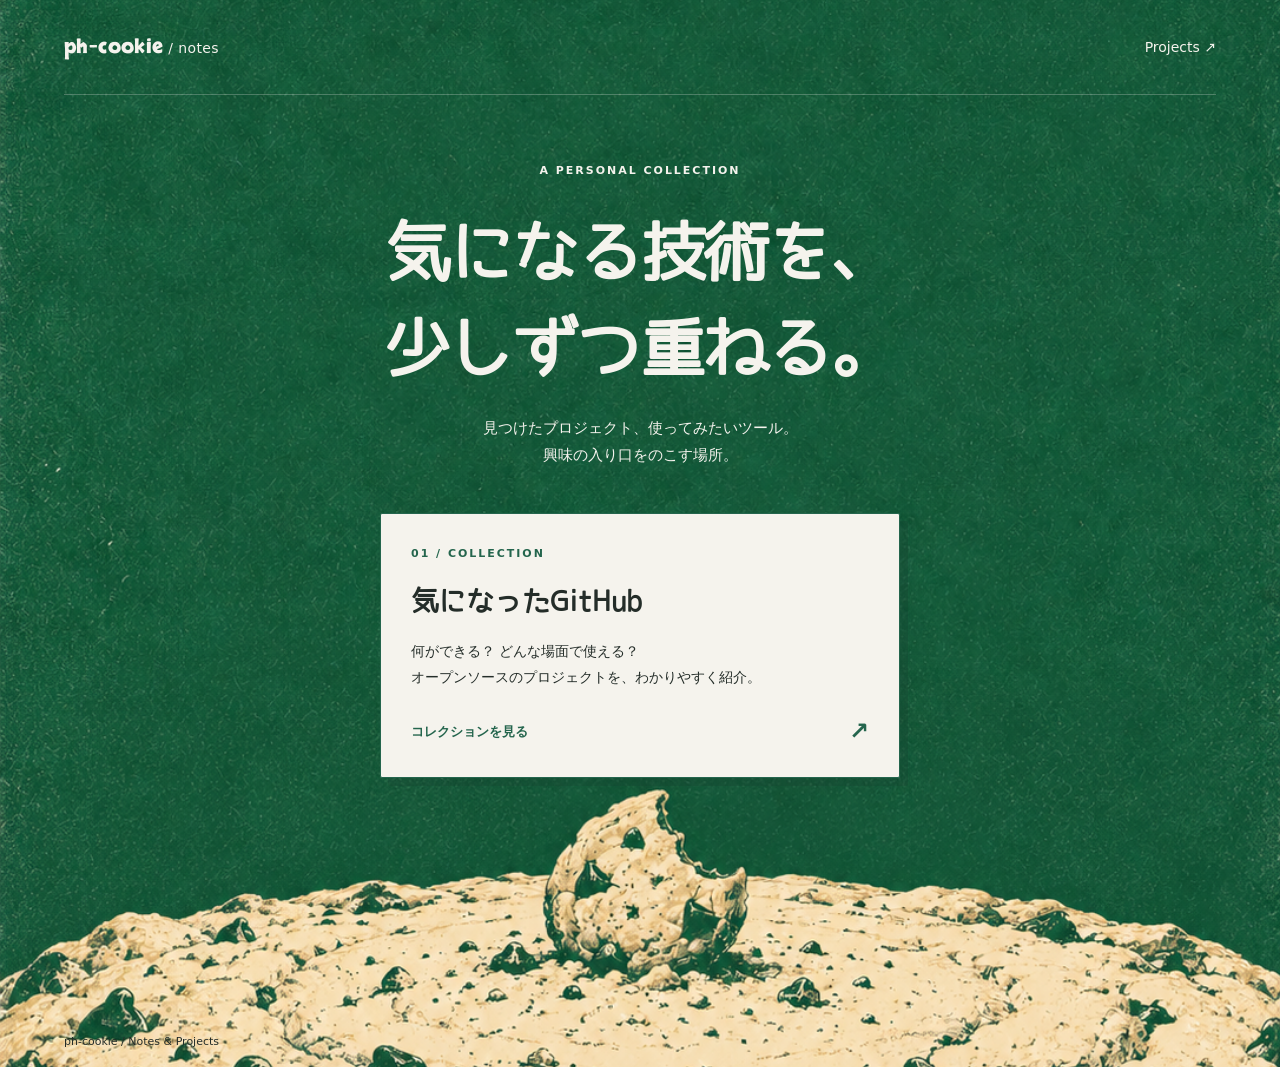
==== index.html @ d38c9a55 "Reflect source Update index.html wording" ====
<!doctype html>
<html lang="ja"><head><meta charset="utf-8"><meta name="viewport" content="width=device-width,initial-scale=1"><meta name="description" content="気になったオープンソースのプロジェクトを、わかりやすい日本語で紹介する個人ノート。"><title>ph-cookie — Notes & Projects</title><link rel="stylesheet" href="assets/style.css?v=3eb653307e44"><link rel="stylesheet" href="assets/home.css?v=18086618e4eb"></head>
<body class="cookie-home"><header class="header"><a class="brand" href="./">ph-cookie<span> / notes</span></a><a href="projects/">Projects ↗</a></header><main class="home"><p class="eyebrow">A PERSONAL COLLECTION</p><h1>気になる技術を、<br>少しずつ重ねる。</h1><p class="lead">見つけたプロジェクト、使ってみたいツール。<br>興味の入り口をのこす場所。</p><a class="collection" href="projects/"><span class="eyebrow">01 / COLLECTION</span><h2>気になったGitHub</h2><p>何ができる？ どんな場面で使える？<br>オープンソースのプロジェクトを、わかりやすく紹介。</p><span class="go">コレクションを見る <b>↗</b></span></a></main><footer><span>ph-cookie / Notes & Projects</span></footer></body></html>
---- assets/style.css ----
html,body{overscroll-behavior-y:none}
:root{--paper:#f5f3ed;--ink:#242d29;--muted:#68736d;--line:#d5dbd3;--green:#24654d}*{box-sizing:border-box}body{margin:0;background:var(--paper);color:var(--ink);font-family:system-ui,-apple-system,"Hiragino Kaku Gothic ProN","Noto Sans JP",sans-serif;line-height:1.8}a{color:inherit;text-decoration:none}a:focus-visible,input:focus-visible,select:focus-visible,summary:focus-visible{outline:3px solid var(--green);outline-offset:5px}.header{max-width:1160px;margin:auto;padding:30px 36px;display:flex;justify-content:space-between;align-items:center;border-bottom:1px solid var(--line);font-size:14px}.brand{font-weight:750;letter-spacing:.03em}.brand span{font-weight:400;color:var(--muted)}main{max-width:1160px;margin:auto;padding:68px 36px 100px;min-height:70vh}.eyebrow{font-size:11px;letter-spacing:.18em;color:var(--green);font-weight:700;margin:0 0 22px}h1{font-size:clamp(28px,5vw,52px);letter-spacing:-.04em;line-height:1.5;margin:0 0 20px}.accent{color:var(--green)}.lead{font-size:15px;color:var(--muted);margin:0 0 44px}.toolbar{display:grid;grid-template-columns:1fr 180px 200px;gap:16px;border-top:1px solid var(--line);padding-top:28px}.toolbar label{display:block;font-size:11px;font-weight:600;color:var(--muted);margin-bottom:8px}input,select{width:100%;height:46px;font:inherit;font-size:14px;border:1px solid var(--line);border-radius:6px;padding:0 12px;color:var(--ink);background:#fffefa}.count{font-size:12px;color:var(--muted);margin:26px 0 20px}.grid{display:grid;grid-template-columns:repeat(2,minmax(0,1fr));gap:22px}.card{border:1px solid var(--line);border-radius:10px;padding:28px;background:#fffefa;display:flex;flex-direction:column}.card .category{color:var(--green);font-size:11px;font-weight:700;letter-spacing:.05em}.card h2{font-size:23px;line-height:1.5;margin:14px 0 3px;overflow-wrap:anywhere}.repo{font-size:11px;color:var(--muted);overflow-wrap:anywhere}.summary{font-weight:650;font-size:15px;margin:22px 0 10px}.description{font-size:14px;color:var(--muted);white-space:pre-line;margin:0 0 24px}.card-bottom{margin-top:auto;border-top:1px solid var(--line);padding-top:16px;display:flex;gap:14px;align-items:center;justify-content:space-between}.external{font-size:12px;font-weight:650;color:var(--green)}.date{font-size:10px;color:var(--muted)}details{margin-top:18px;font-size:12px;color:var(--muted)}summary{cursor:pointer}details a{text-decoration:underline;overflow-wrap:anywhere}.empty{text-align:center;padding:64px 22px;border:1px dashed var(--line);border-radius:10px}.empty[hidden]{display:none}.empty-icon{display:block;font-size:36px;font-weight:300;color:var(--green)}.empty h2{font-size:20px}.empty p{color:var(--muted);font-size:14px}footer{max-width:1160px;margin:auto;border-top:1px solid var(--line);padding:25px 36px 40px;font-size:11px;color:var(--muted)}.home h1{font-size:clamp(36px,6vw,64px)}.collection{display:block;max-width:640px;border-top:2px solid var(--green);background:#fffefa;padding:30px 32px;margin-top:60px;transition:background .15s}.collection:hover{background:#eaf0e8}.collection h2{font-size:27px;margin:14px 0}.collection p{font-size:14px;color:var(--muted)}.go{display:flex;justify-content:space-between;align-items:center;font-size:13px;font-weight:650;margin-top:32px;color:var(--green)}.go b{font-size:24px}@media(max-width:700px){.header{padding:22px 20px}main{padding:44px 20px 70px}.toolbar{grid-template-columns:1fr 1fr;gap:14px}.toolbar>div:first-child{grid-column:1/-1}.grid{grid-template-columns:1fr}.card{padding:23px}footer{padding:24px 20px}.collection{padding:25px 22px;margin-top:40px}.card-bottom{flex-wrap:wrap}}

/* Compact project list with native, keyboard-accessible disclosure. */
.project-list{border-top:1px solid var(--line)}
.project-item{margin:0;border-bottom:1px solid var(--line);color:var(--ink);font-size:inherit}
.project-heading{display:flex;align-items:center;gap:24px;padding:22px 8px;list-style:none;text-decoration:none;transition:background .15s}
.project-heading::-webkit-details-marker{display:none}
.project-heading:hover{background:#eaf0e8}
.project-overview{flex:1;min-width:0}
.project-overview .category{color:var(--green);font-size:11px;font-weight:700}
.project-overview h2{font-size:20px;line-height:1.5;margin:4px 0;overflow-wrap:anywhere}
.project-overview .summary{font-size:14px;font-weight:500;color:var(--ink);margin:6px 0 0;line-height:1.7}
.project-toggle{flex:none;width:24px;height:24px;display:grid;place-items:center;color:var(--green);font-size:22px}
.project-toggle::before{content:"＋"}
.project-item[open]>.project-heading .project-toggle::before{content:"−"}
.project-item[open]>.project-heading{background:#eaf0e8}
.project-body{padding:20px 24px 26px;background:#fffefa;border-top:1px solid var(--line)}
.project-body .description{margin:8px 0 22px;line-height:1.9}
.project-body .card-bottom{margin-top:0}
@media(max-width:700px){.project-heading{padding:18px 0;gap:12px}.project-overview h2{font-size:18px}.project-body{padding:18px 16px 22px}.project-body .card-bottom{flex-wrap:wrap}}

.toolbar{grid-template-columns:minmax(0,1fr) 150px 180px auto;align-items:end}
.view-switch{display:flex;align-items:center;gap:4px;height:46px;color:var(--muted)}
.view-switch button{display:grid;place-items:center;width:36px;height:36px;padding:0;border:0;border-radius:5px;background:transparent;color:var(--muted);cursor:pointer}
.view-switch button:hover{background:#eaf0e8;color:var(--ink)}
.view-switch button[aria-pressed="true"]{background:#dfe9df;color:var(--green)}
.view-switch button:focus-visible{outline:3px solid var(--green);outline-offset:3px}
.project-body .description{max-width:42em;color:var(--ink);white-space:normal;overflow-wrap:anywhere;font-size:15px;line-height:1.95}
.description p{margin:0 0 1.1em}
.description p:last-child{margin-bottom:0}
.project-list.tile-view{display:grid;grid-template-columns:repeat(3,minmax(0,1fr));gap:18px;border-top:0;align-items:start}
.tile-view .project-item{border:1px solid var(--line);border-radius:8px;background:#fffefa;overflow:hidden}
.tile-view .project-heading{padding:20px 18px;gap:8px;align-items:start}
.tile-view .project-overview h2{font-size:18px}
.tile-view .project-overview .summary{font-size:13px}
.tile-view .project-toggle{margin-top:22px}
.tile-view .project-body{padding:18px}
.tile-view .card-bottom{flex-wrap:wrap}
@media(max-width:900px){.toolbar{grid-template-columns:minmax(0,1fr) 130px 160px auto}.project-list.tile-view{grid-template-columns:repeat(2,minmax(0,1fr))}}
@media(max-width:700px){.toolbar{grid-template-columns:minmax(0,1fr) minmax(0,1fr);gap:12px}.toolbar>div:first-child{grid-column:1/-1}.view-switch{grid-column:1/-1;justify-self:end;height:36px}.project-list.tile-view{grid-template-columns:1fr}.project-body .description{font-size:14px}}

/* Tile details appear in a centered modal; the list keeps inline disclosure. */
.tile-view .project-toggle{display:none}
.tile-view .project-item>.project-body{display:none}
body.dialog-open{overflow:hidden}
.project-dialog{width:min(720px,calc(100vw - 40px));max-height:min(780px,calc(100dvh - 48px));margin:auto;padding:0;border:1px solid var(--line);border-radius:12px;background:#fffefa;color:var(--ink);box-shadow:0 24px 80px #10241d33;overflow:hidden}
.project-dialog[open]{display:flex;flex-direction:column}
.project-dialog::backdrop{background:rgb(28 42 35 / 32%)}
.dialog-header{display:flex;align-items:start;justify-content:space-between;gap:20px;padding:24px 28px 20px;border-bottom:1px solid var(--line);flex:none}
.dialog-header h2{font-size:23px;line-height:1.5;margin:0;overflow-wrap:anywhere}
.dialog-close{flex:none;width:32px;height:32px;border:0;background:transparent;color:var(--ink);font:inherit;font-size:28px;line-height:1;cursor:pointer}
.dialog-close:hover{background:#eaf0e8}
.dialog-close:focus-visible{outline:3px solid var(--green);outline-offset:2px}
.dialog-content{overflow:auto;scrollbar-gutter:stable;padding:24px 28px;min-height:0;overscroll-behavior:none}
.dialog-content>.category{color:var(--green);font-size:11px;font-weight:700}
.dialog-intro{font-size:14px;font-weight:600;margin:8px 0 22px}
.dialog-content .project-body{border:0;padding:0}
@media(max-width:700px){.project-dialog{width:calc(100vw - 28px);max-height:calc(100dvh - 28px)}.dialog-header{padding:18px;gap:12px}.dialog-header h2{font-size:18px}.dialog-content{padding:18px}}
.environment-table{width:100%;margin:0 0 1.1em;border-collapse:collapse;background:#f7f7f5;font-size:13px;line-height:1.5}
.environment-table th,.environment-table td{padding:5px 12px;border:1px solid #e7e9e4;text-align:left;vertical-align:top;overflow-wrap:anywhere}
.environment-table th{width:28%;background:#f0f2ed;font-weight:600}
@media(max-width:700px){.environment-table th,.environment-table td{padding:5px 9px}.environment-table th{width:30%}}
.environment-block{margin-top:20px}
.description .environment-label{margin:0 0 3px;font-size:12px;font-weight:600;line-height:1.4}
.environment-block .environment-table{margin-bottom:0}
.project-meta{display:flex;align-items:center;justify-content:space-between;gap:8px}
.project-stars{flex:none;white-space:nowrap;font-size:12px;line-height:1.8;font-weight:500;color:var(--muted);font-variant-numeric:tabular-nums}
---- assets/home.css ----
@font-face{font-family:"CookieTitle";src:url("fonts/YasashisaGothic.ttf") format("truetype");font-style:normal;font-weight:400;font-display:swap}
@font-face{font-family:"CookieLogo";src:url("fonts/Skranji-Bold.ttf") format("truetype");font-style:normal;font-weight:700;font-display:swap}
/* One continuous portrait illustration, vertical:horizontal 4:3; no stitched or mirrored strips. */
.cookie-home{--cookie-top:790px;--art-width:max(100vw,1280px,calc((100svh - var(--cookie-top)) * 2.45));position:relative;min-height:100svh;background-color:transparent;background-image:url("cookie-portrait.png");background-size:var(--art-width) auto;background-position:center calc(var(--cookie-top) - var(--art-width) * .915);background-repeat:no-repeat}
.cookie-home::before,.cookie-home::after{content:none}
.cookie-home .header{max-width:none;margin:0 5vw;padding-left:0;padding-right:0;border-color:#f5f3ed40;color:var(--paper)}
.cookie-home .brand{font-family:"CookieLogo",system-ui,sans-serif;font-weight:700;font-size:19px;letter-spacing:.02em}
.cookie-home .brand span{font:400 14px system-ui,sans-serif;color:var(--paper)}
.cookie-home .home{position:relative;max-width:1160px;padding:66px 36px 245px;text-align:center;min-height:0}
.cookie-home .home>.eyebrow,.cookie-home .home>h1,.cookie-home .home>.lead{color:var(--paper)}
.cookie-home .home>.lead{margin-bottom:0}
.cookie-home .home>h1{font-family:inherit;font-weight:750;letter-spacing:-.04em}
.cookie-home .collection{position:relative;width:min(100%,520px);margin:44px auto 0;text-align:left;padding:24px 30px;border:1px solid #24654d;border-radius:2px;background:var(--paper);box-shadow:8px 8px 0 #163d2f40;transition:none}
.cookie-home .collection:hover{background:var(--paper)}
.cookie-home .collection .eyebrow{margin:0}
.cookie-home .collection h2{font-family:inherit;font-weight:700;margin:10px 0}
.cookie-home .collection p{color:var(--ink)}
.cookie-home .go{margin-top:20px}
.cookie-home footer{position:relative;max-width:none;margin:0 5vw;padding:10px 0 16px;border-top:0;color:var(--ink);background:none;line-height:1.6}
.cookie-home footer>span{padding:0;background:none;border:0}
@media(max-width:700px){.cookie-home{--cookie-top:700px;min-height:100svh}.cookie-home .header{margin:0 20px}.cookie-home .home{padding:46px 20px 235px}.cookie-home .collection{padding:22px;margin-top:32px}.cookie-home footer{margin:0 20px}}

/* Footer follows the bottom of a taller viewport; content still scrolls on short screens. */
.cookie-home{display:flex;flex-direction:column}
.cookie-home .header{flex:none}
.cookie-home .home{flex:1;width:100%}
.cookie-home footer{flex:none}
.cookie-home .home>h1{font-family:"CookieTitle",system-ui,sans-serif;font-weight:400;letter-spacing:-.025em}
.cookie-home .collection h2{font-family:"CookieTitle",system-ui,sans-serif;font-weight:400}

/* Restore heading hierarchy with the Japanese display face. */
.cookie-home .home>h1{font-weight:700;font-synthesis:weight}
.cookie-home .collection h2{font-weight:700;font-synthesis:weight}

/* Scale the secondary collection card with the hero on narrow screens. */
@media(max-width:700px){
 .cookie-home .collection{width:min(100%,400px);padding:18px 20px;margin-top:28px;box-shadow:5px 5px 0 #163d2f40}
 .cookie-home .collection .eyebrow{font-size:10px;letter-spacing:.14em}
 .cookie-home .collection h2{font-size:clamp(20px,4.2vw,25px);line-height:1.5;margin:8px 0}
 .cookie-home .collection p{font-size:12px;line-height:1.7;margin:8px 0}
 .cookie-home .collection .go{font-size:12px;margin-top:16px}
 .cookie-home .collection .go b{font-size:20px}
}
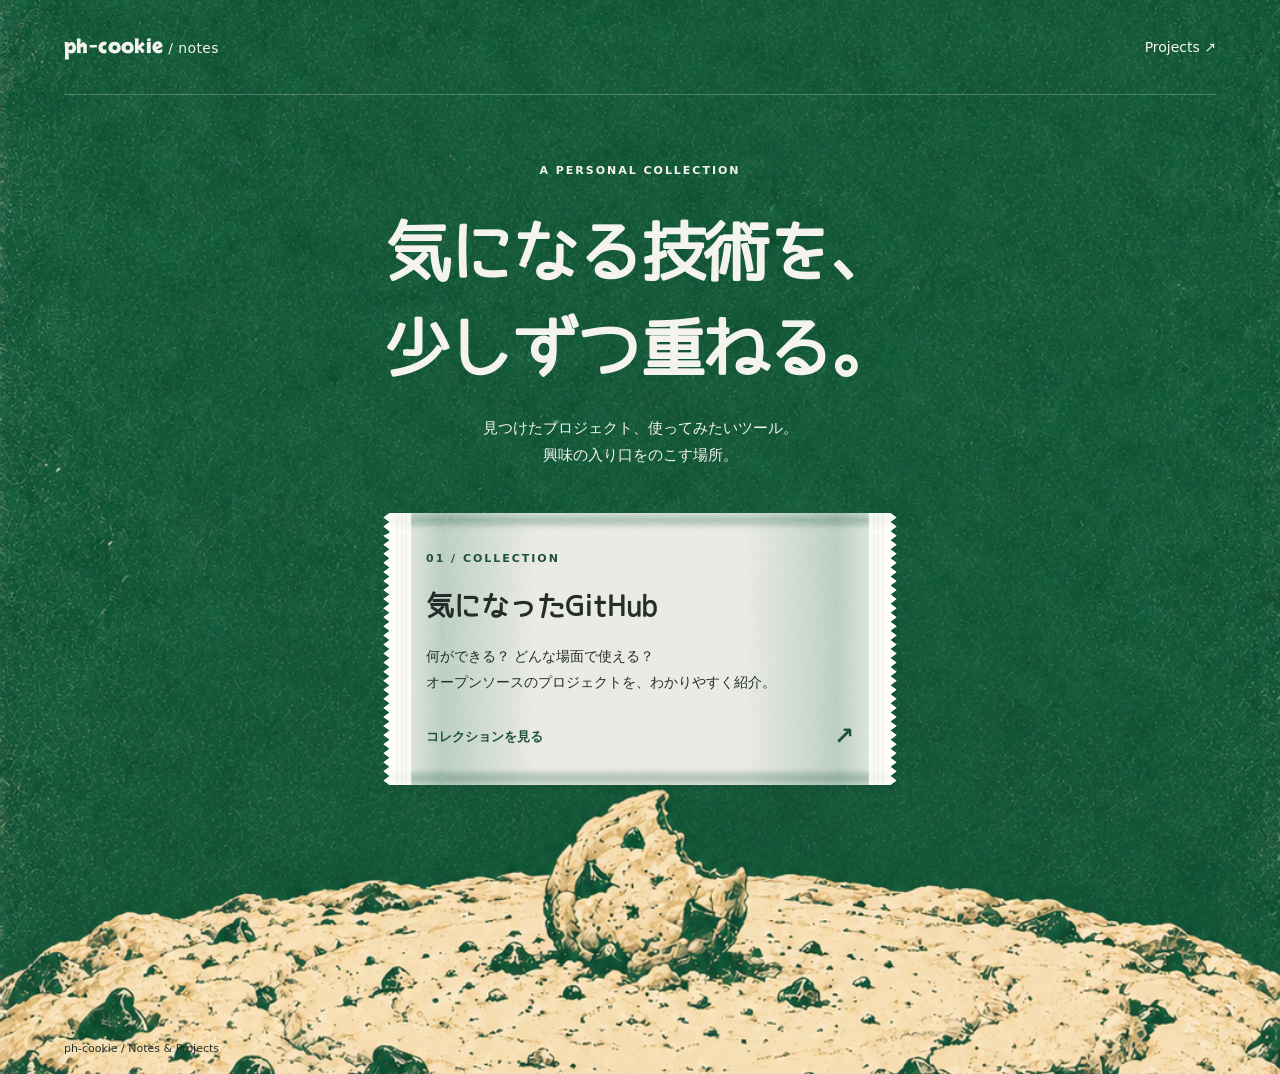
==== commit ec05f495: "Publish cookie wrapper and tearing interaction" ====
--- a/index.html
+++ b/index.html
@@ -1,3 +1,3 @@
 <!doctype html>
-<html lang="ja"><head><meta charset="utf-8"><meta name="viewport" content="width=device-width,initial-scale=1"><meta name="description" content="気になったオープンソースのプロジェクトを、わかりやすい日本語で紹介する個人ノート。"><title>ph-cookie — Notes & Projects</title><link rel="stylesheet" href="assets/style.css?v=3eb653307e44"><link rel="stylesheet" href="assets/home.css?v=18086618e4eb"></head>
-<body class="cookie-home"><header class="header"><a class="brand" href="./">ph-cookie<span> / notes</span></a><a href="projects/">Projects ↗</a></header><main class="home"><p class="eyebrow">A PERSONAL COLLECTION</p><h1>気になる技術を、<br>少しずつ重ねる。</h1><p class="lead">見つけたプロジェクト、使ってみたいツール。<br>興味の入り口をのこす場所。</p><a class="collection" href="projects/"><span class="eyebrow">01 / COLLECTION</span><h2>気になったGitHub</h2><p>何ができる？ どんな場面で使える？<br>オープンソースのプロジェクトを、わかりやすく紹介。</p><span class="go">コレクションを見る <b>↗</b></span></a></main><footer><span>ph-cookie / Notes & Projects</span></footer></body></html>
+<html lang="ja"><head><meta charset="utf-8"><meta name="viewport" content="width=device-width,initial-scale=1"><meta name="description" content="気になったオープンソースのプロジェクトを、わかりやすい日本語で紹介する個人ノート。"><title>ph-cookie — Notes & Projects</title><link rel="stylesheet" href="assets/style.css?v=3eb653307e44"><link rel="stylesheet" href="assets/home.css?v=18086618e4eb"><link rel="stylesheet" href="assets/wrapper.css?v=57d4cd07afda"><script defer src="assets/wrapper.js?v=c03bae5edace"></script></head>
+<body class="cookie-home"><header class="header"><a class="brand" href="./">ph-cookie<span> / notes</span></a><a href="projects/">Projects ↗</a></header><main class="home"><p class="eyebrow">A PERSONAL COLLECTION</p><h1>気になる技術を、<br>少しずつ重ねる。</h1><p class="lead">見つけたプロジェクト、使ってみたいツール。<br>興味の入り口をのこす場所。</p><a class="collection cookie-wrapper" href="projects/"><span class="wrapper-art" aria-hidden="true"><svg class="wrapper-film" viewBox="0 0 600 300" preserveAspectRatio="none"><defs><linearGradient id="milk" gradientUnits="userSpaceOnUse" x1="0" x2="600"><stop stop-color="#fffefa" stop-opacity=".98"/><stop offset=".12" stop-color="#fffefa" stop-opacity=".72"/><stop offset=".3" stop-color="#f5f3ed" stop-opacity=".95"/><stop offset=".7" stop-color="#f5f3ed" stop-opacity=".95"/><stop offset=".88" stop-color="#fffefa" stop-opacity=".72"/><stop offset="1" stop-color="#fffefa" stop-opacity=".98"/></linearGradient><linearGradient id="seam"><stop stop-color="#fff" stop-opacity=".3"/><stop offset=".5" stop-color="#fff" stop-opacity=".95"/><stop offset="1" stop-color="#fff" stop-opacity=".4"/></linearGradient><clipPath id="bag-ends"><rect x="0" y="-100" width="36" height="500"/><rect x="564" y="-100" width="36" height="500"/></clipPath><clipPath id="torn-span"><rect class="torn-span-rect" x="0" y="-100" width="0" height="500"/></clipPath><clipPath id="remaining-film"><path class="remaining-path" d="M0 0H600V300H0Z"/></clipPath><clipPath id="lifted-end"><rect x="0" y="-60" width="36" height="140"/><rect x="564" y="-60" width="36" height="140"/></clipPath><linearGradient id="bag-height-opacity" gradientUnits="userSpaceOnUse" x1="0" y1="0" x2="0" y2="300"><stop offset="0" stop-color="white" stop-opacity=".9"/><stop offset=".012" stop-color="white" stop-opacity=".82"/><stop offset=".025" stop-color="white" stop-opacity=".74"/><stop offset=".04" stop-color="white" stop-opacity=".82"/><stop offset=".055" stop-color="white" stop-opacity=".96"/><stop offset=".065" stop-color="white"/><stop offset=".935" stop-color="white"/><stop offset=".945" stop-color="white" stop-opacity=".96"/><stop offset=".96" stop-color="white" stop-opacity=".82"/><stop offset=".975" stop-color="white" stop-opacity=".74"/><stop offset=".988" stop-color="white" stop-opacity=".82"/><stop offset="1" stop-color="white" stop-opacity=".9"/></linearGradient><mask id="bag-height-mask" maskUnits="userSpaceOnUse" x="0" y="-100" width="600" height="500" style="mask-type:alpha"><rect x="0" y="-100" width="600" height="500" fill="url(#bag-height-opacity)"/></mask></defs><g class="wrapper-body"><path class="bag-surface" fill="url(#milk)" mask="url(#bag-height-mask)"/><path class="bag-white-ends" fill="#fffefa" fill-opacity=".87" clip-path="url(#bag-ends)"/><path class="bag-ribs" fill="none" stroke="#c3c8ba" stroke-opacity=".4" stroke-width=".8"/></g></svg><svg class="wrapper-opening" viewBox="0 0 600 300" preserveAspectRatio="none"><g class="wrapper-curled-top" clip-path="url(#torn-span)"><path class="curled-film" fill="url(#milk)"/><path class="curled-white-end" fill="#fffefa" fill-opacity=".87" clip-path="url(#lifted-end)"/><path class="curled-ribs" fill="none" stroke="#b9c0b3" stroke-opacity=".5" stroke-width=".8"/><path class="curled-edge" fill="none" stroke="#fffefa" stroke-opacity=".9" stroke-width="1.1"/></g><path class="body-torn-edge" fill="none" stroke="#264b39" stroke-opacity=".5" stroke-width=".9"/></svg></span><span class="wrapper-copy"><span class="eyebrow">01 / COLLECTION</span><h2>気になったGitHub</h2><p>何ができる？ どんな場面で使える？<br>オープンソースのプロジェクトを、わかりやすく紹介。</p><span class="go">コレクションを見る <b>↗</b></span></span></a></main><footer><span>ph-cookie / Notes & Projects</span></footer></body></html>
--- a/assets/wrapper.css
+++ b/assets/wrapper.css
@@ -0,0 +1,21 @@
+/* Cookie package. Text never shares the film opacity. */
+.cookie-home .cookie-wrapper{--tear:0%;--lift:0px;--twist:0deg;isolation:isolate;background:transparent;border:0;box-shadow:none;border-radius:0;padding:30px 46px 27px;overflow:visible}
+.cookie-home .cookie-wrapper:hover{background:transparent}
+.wrapper-art{position:absolute;inset:0;z-index:0;pointer-events:none;filter:drop-shadow(3px 5px 2px #163d2f24)}
+.wrapper-film,.wrapper-tear{position:absolute;inset:0;width:100%;height:100%;overflow:visible}
+.wrapper-copy{display:block;position:relative;z-index:2;color:var(--ink);opacity:1}
+.wrapper-copy>span,.wrapper-copy h2,.wrapper-copy p{position:relative;z-index:2}
+.wrapper-copy .eyebrow,.wrapper-copy .go{color:#20523b}
+/* The lifted strip is deformed as one continuous SVG surface, anchored at the tear tip. */
+.wrapper-opening{position:absolute;inset:0;width:100%;height:100%;overflow:visible}
+.wrapper-film{clip-path:none}
+.wrapper-curled-top{filter:none}
+/* A closed bag is rendered once, as its original unbroken silhouette. */
+.cookie-wrapper:not(.is-torn) .wrapper-body{clip-path:none}
+.cookie-wrapper:not(.is-torn) .wrapper-opening{visibility:hidden}
+.cookie-wrapper:focus-visible{outline-offset:8px}
+@media(max-width:700px){.cookie-home .cookie-wrapper{padding:24px 34px 22px;width:min(100%,400px)}}
+
+/* One continuous translucent surface until the strip is completely detached. */
+.wrapper-curled-top .curled-film,.wrapper-curled-top .curled-white-end,.wrapper-curled-top .curled-ribs{visibility:hidden}
+.cookie-wrapper.is-detached .wrapper-curled-top .curled-film,.cookie-wrapper.is-detached .wrapper-curled-top .curled-white-end,.cookie-wrapper.is-detached .wrapper-curled-top .curled-ribs{visibility:visible}
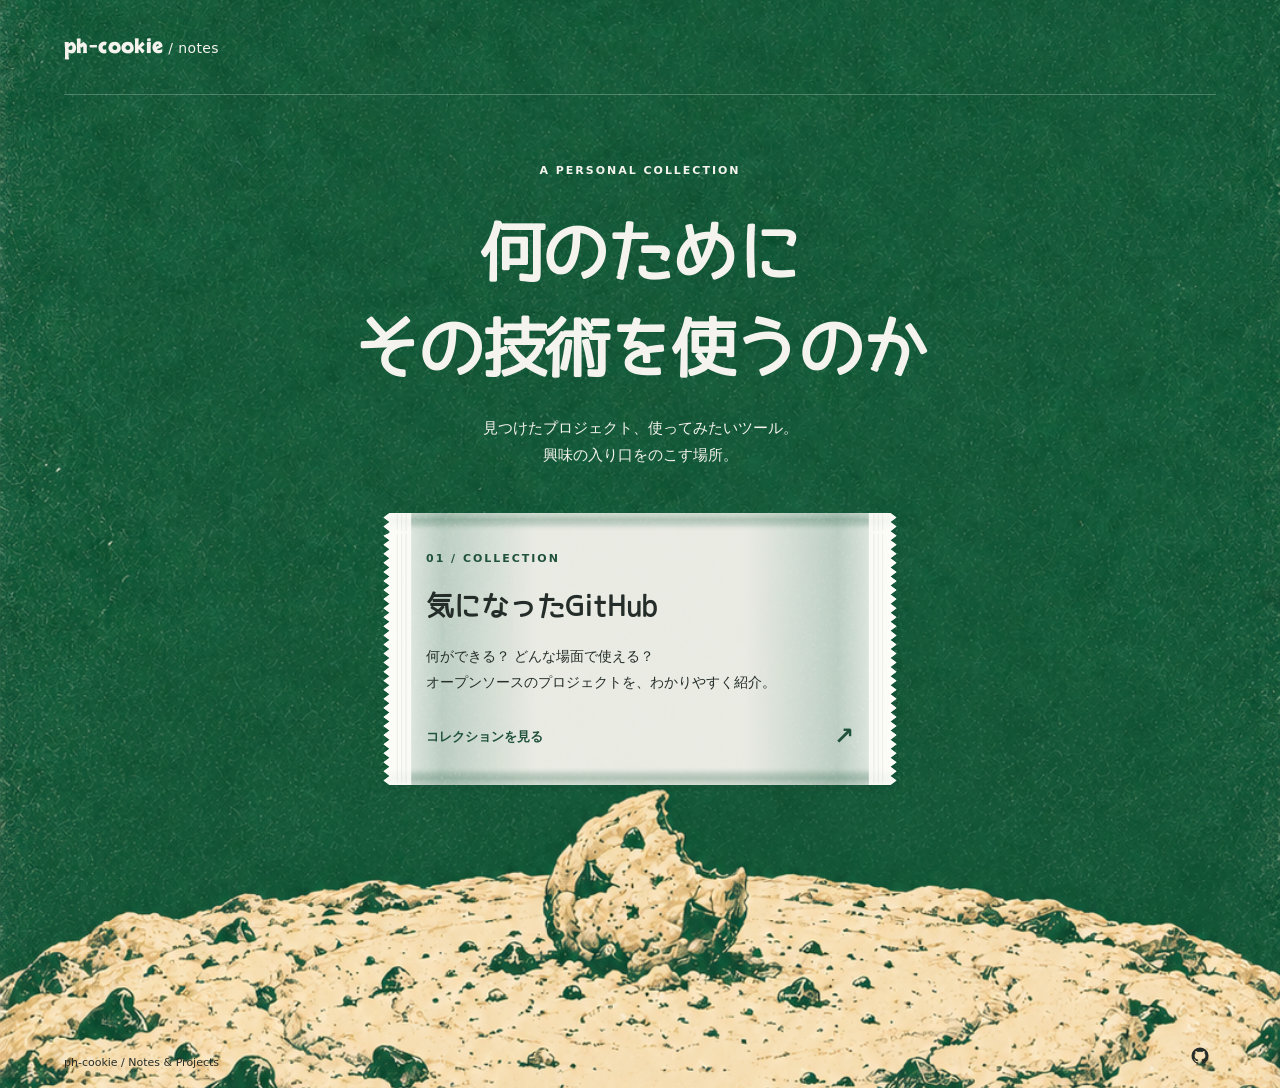
==== commit 042c9797: "Publish revised title and GitHub footer link" ====
--- a/index.html
+++ b/index.html
@@ -1,3 +1,3 @@
 <!doctype html>
-<html lang="ja"><head><meta charset="utf-8"><meta name="viewport" content="width=device-width,initial-scale=1"><meta name="description" content="気になったオープンソースのプロジェクトを、わかりやすい日本語で紹介する個人ノート。"><title>ph-cookie — Notes & Projects</title><link rel="stylesheet" href="assets/style.css?v=3eb653307e44"><link rel="stylesheet" href="assets/home.css?v=18086618e4eb"><link rel="stylesheet" href="assets/wrapper.css?v=57d4cd07afda"><script defer src="assets/wrapper.js?v=c03bae5edace"></script></head>
-<body class="cookie-home"><header class="header"><a class="brand" href="./">ph-cookie<span> / notes</span></a><a href="projects/">Projects ↗</a></header><main class="home"><p class="eyebrow">A PERSONAL COLLECTION</p><h1>気になる技術を、<br>少しずつ重ねる。</h1><p class="lead">見つけたプロジェクト、使ってみたいツール。<br>興味の入り口をのこす場所。</p><a class="collection cookie-wrapper" href="projects/"><span class="wrapper-art" aria-hidden="true"><svg class="wrapper-film" viewBox="0 0 600 300" preserveAspectRatio="none"><defs><linearGradient id="milk" gradientUnits="userSpaceOnUse" x1="0" x2="600"><stop stop-color="#fffefa" stop-opacity=".98"/><stop offset=".12" stop-color="#fffefa" stop-opacity=".72"/><stop offset=".3" stop-color="#f5f3ed" stop-opacity=".95"/><stop offset=".7" stop-color="#f5f3ed" stop-opacity=".95"/><stop offset=".88" stop-color="#fffefa" stop-opacity=".72"/><stop offset="1" stop-color="#fffefa" stop-opacity=".98"/></linearGradient><linearGradient id="seam"><stop stop-color="#fff" stop-opacity=".3"/><stop offset=".5" stop-color="#fff" stop-opacity=".95"/><stop offset="1" stop-color="#fff" stop-opacity=".4"/></linearGradient><clipPath id="bag-ends"><rect x="0" y="-100" width="36" height="500"/><rect x="564" y="-100" width="36" height="500"/></clipPath><clipPath id="torn-span"><rect class="torn-span-rect" x="0" y="-100" width="0" height="500"/></clipPath><clipPath id="remaining-film"><path class="remaining-path" d="M0 0H600V300H0Z"/></clipPath><clipPath id="lifted-end"><rect x="0" y="-60" width="36" height="140"/><rect x="564" y="-60" width="36" height="140"/></clipPath><linearGradient id="bag-height-opacity" gradientUnits="userSpaceOnUse" x1="0" y1="0" x2="0" y2="300"><stop offset="0" stop-color="white" stop-opacity=".9"/><stop offset=".012" stop-color="white" stop-opacity=".82"/><stop offset=".025" stop-color="white" stop-opacity=".74"/><stop offset=".04" stop-color="white" stop-opacity=".82"/><stop offset=".055" stop-color="white" stop-opacity=".96"/><stop offset=".065" stop-color="white"/><stop offset=".935" stop-color="white"/><stop offset=".945" stop-color="white" stop-opacity=".96"/><stop offset=".96" stop-color="white" stop-opacity=".82"/><stop offset=".975" stop-color="white" stop-opacity=".74"/><stop offset=".988" stop-color="white" stop-opacity=".82"/><stop offset="1" stop-color="white" stop-opacity=".9"/></linearGradient><mask id="bag-height-mask" maskUnits="userSpaceOnUse" x="0" y="-100" width="600" height="500" style="mask-type:alpha"><rect x="0" y="-100" width="600" height="500" fill="url(#bag-height-opacity)"/></mask></defs><g class="wrapper-body"><path class="bag-surface" fill="url(#milk)" mask="url(#bag-height-mask)"/><path class="bag-white-ends" fill="#fffefa" fill-opacity=".87" clip-path="url(#bag-ends)"/><path class="bag-ribs" fill="none" stroke="#c3c8ba" stroke-opacity=".4" stroke-width=".8"/></g></svg><svg class="wrapper-opening" viewBox="0 0 600 300" preserveAspectRatio="none"><g class="wrapper-curled-top" clip-path="url(#torn-span)"><path class="curled-film" fill="url(#milk)"/><path class="curled-white-end" fill="#fffefa" fill-opacity=".87" clip-path="url(#lifted-end)"/><path class="curled-ribs" fill="none" stroke="#b9c0b3" stroke-opacity=".5" stroke-width=".8"/><path class="curled-edge" fill="none" stroke="#fffefa" stroke-opacity=".9" stroke-width="1.1"/></g><path class="body-torn-edge" fill="none" stroke="#264b39" stroke-opacity=".5" stroke-width=".9"/></svg></span><span class="wrapper-copy"><span class="eyebrow">01 / COLLECTION</span><h2>気になったGitHub</h2><p>何ができる？ どんな場面で使える？<br>オープンソースのプロジェクトを、わかりやすく紹介。</p><span class="go">コレクションを見る <b>↗</b></span></span></a></main><footer><span>ph-cookie / Notes & Projects</span></footer></body></html>
+<html lang="ja"><head><meta charset="utf-8"><meta name="viewport" content="width=device-width,initial-scale=1"><meta name="description" content="気になったオープンソースのプロジェクトを、わかりやすい日本語で紹介する個人ノート。"><title>ph-cookie — Notes & Projects</title><link rel="stylesheet" href="assets/style.css?v=25dd44c1edad"><link rel="stylesheet" href="assets/home.css?v=18086618e4eb"><link rel="stylesheet" href="assets/wrapper.css?v=d10ae5f0c352"><script defer src="assets/wrapper.js?v=6ea86520a24b"></script></head>
+<body class="cookie-home"><header class="header"><a class="brand" href="./">ph-cookie<span> / notes</span></a></header><main class="home"><p class="eyebrow">A PERSONAL COLLECTION</p><h1>何のために<br>その技術を使うのか</h1><p class="lead">見つけたプロジェクト、使ってみたいツール。<br>興味の入り口をのこす場所。</p><a class="collection collection-package" href="projects/"><span class="wrapper-art" aria-hidden="true"><svg class="wrapper-film" viewBox="0 0 600 300" preserveAspectRatio="none"><defs><linearGradient id="milk" gradientUnits="userSpaceOnUse" x1="0" x2="600"><stop stop-color="#fffefa" stop-opacity=".98"/><stop offset=".12" stop-color="#fffefa" stop-opacity=".72"/><stop offset=".3" stop-color="#f5f3ed" stop-opacity=".95"/><stop offset=".7" stop-color="#f5f3ed" stop-opacity=".95"/><stop offset=".88" stop-color="#fffefa" stop-opacity=".72"/><stop offset="1" stop-color="#fffefa" stop-opacity=".98"/></linearGradient><linearGradient id="seam"><stop stop-color="#fff" stop-opacity=".3"/><stop offset=".5" stop-color="#fff" stop-opacity=".95"/><stop offset="1" stop-color="#fff" stop-opacity=".4"/></linearGradient><clipPath id="bag-ends"><rect x="0" y="-100" width="36" height="500"/><rect x="564" y="-100" width="36" height="500"/></clipPath><clipPath id="torn-span"><rect class="torn-span-rect" x="0" y="-100" width="0" height="500"/></clipPath><clipPath id="remaining-film"><path class="remaining-path" d="M0 0H600V300H0Z"/></clipPath><clipPath id="lifted-end"><rect x="0" y="-60" width="36" height="140"/><rect x="564" y="-60" width="36" height="140"/></clipPath><linearGradient id="bag-height-opacity" gradientUnits="userSpaceOnUse" x1="0" y1="0" x2="0" y2="300"><stop offset="0" stop-color="white" stop-opacity=".9"/><stop offset=".012" stop-color="white" stop-opacity=".82"/><stop offset=".025" stop-color="white" stop-opacity=".74"/><stop offset=".04" stop-color="white" stop-opacity=".82"/><stop offset=".055" stop-color="white" stop-opacity=".96"/><stop offset=".065" stop-color="white"/><stop offset=".935" stop-color="white"/><stop offset=".945" stop-color="white" stop-opacity=".96"/><stop offset=".96" stop-color="white" stop-opacity=".82"/><stop offset=".975" stop-color="white" stop-opacity=".74"/><stop offset=".988" stop-color="white" stop-opacity=".82"/><stop offset="1" stop-color="white" stop-opacity=".9"/></linearGradient><mask id="bag-height-mask" maskUnits="userSpaceOnUse" x="0" y="-100" width="600" height="500" style="mask-type:alpha"><rect x="0" y="-100" width="600" height="500" fill="url(#bag-height-opacity)"/></mask></defs><g class="wrapper-body"><path class="bag-surface" fill="url(#milk)" mask="url(#bag-height-mask)"/><path class="bag-white-ends" fill="#fffefa" fill-opacity=".87" clip-path="url(#bag-ends)"/><path class="bag-ribs" fill="none" stroke="#c3c8ba" stroke-opacity=".4" stroke-width=".8"/></g></svg><svg class="wrapper-opening" viewBox="0 0 600 300" preserveAspectRatio="none"><g class="wrapper-curled-top" clip-path="url(#torn-span)"><path class="curled-film" fill="url(#milk)"/><path class="curled-white-end" fill="#fffefa" fill-opacity=".87" clip-path="url(#lifted-end)"/><path class="curled-ribs" fill="none" stroke="#b9c0b3" stroke-opacity=".5" stroke-width=".8"/><path class="curled-edge" fill="none" stroke="#fffefa" stroke-opacity=".9" stroke-width="1.1"/></g><path class="body-torn-edge" fill="none" stroke="#264b39" stroke-opacity=".5" stroke-width=".9"/></svg></span><span class="wrapper-copy"><span class="eyebrow">01 / COLLECTION</span><h2>気になったGitHub</h2><p>何ができる？ どんな場面で使える？<br>オープンソースのプロジェクトを、わかりやすく紹介。</p><span class="go">コレクションを見る <b>↗</b></span></span></a></main><footer><span>ph-cookie / Notes & Projects</span><a class="profile-link" href="https://github.com/ph-cookie" target="_blank" rel="noopener noreferrer" aria-label="ph-cookieのGitHubアカウント" title="GitHub"><svg viewBox="0 0 24 24" width="18" height="18" aria-hidden="true" focusable="false"><path fill="currentColor" d="M12 .75a11.25 11.25 0 0 0-3.558 21.923c.563.104.768-.244.768-.543 0-.267-.01-.975-.015-1.913-3.13.68-3.79-1.508-3.79-1.508-.512-1.3-1.25-1.646-1.25-1.646-1.023-.7.078-.686.078-.686 1.13.08 1.725 1.16 1.725 1.16 1.006 1.724 2.64 1.226 3.283.938.102-.73.394-1.226.716-1.508-2.5-.284-5.128-1.25-5.128-5.565 0-1.23.44-2.234 1.16-3.022-.116-.285-.503-1.43.11-2.982 0 0 .945-.302 3.095 1.154a10.8 10.8 0 0 1 5.625 0c2.15-1.456 3.094-1.154 3.094-1.154.614 1.552.227 2.697.111 2.982.721.788 1.159 1.792 1.159 3.022 0 4.326-2.633 5.278-5.14 5.557.405.35.766 1.043.766 2.1 0 1.516-.014 2.74-.014 3.112 0 .3.203.65.773.54A11.25 11.25 0 0 0 12 .75Z"/></svg></a></footer></body></html>
--- a/assets/style.css
+++ b/assets/style.css
@@ -66,3 +66,6 @@
 .environment-block .environment-table{margin-bottom:0}
 .project-meta{display:flex;align-items:center;justify-content:space-between;gap:8px}
 .project-stars{flex:none;white-space:nowrap;font-size:12px;line-height:1.8;font-weight:500;color:var(--muted);font-variant-numeric:tabular-nums}
+
+/* Account link: a small icon with a comfortable touch target. */
+footer{display:flex;align-items:flex-end;justify-content:space-between;gap:16px}footer>span{min-width:0}.profile-link{display:inline-flex;flex:0 0 32px;width:32px;height:32px;align-items:center;justify-content:center;color:inherit;line-height:1}.profile-link svg{display:block;width:18px;height:18px}.profile-link:hover{color:var(--green)}
--- a/assets/wrapper.css
+++ b/assets/wrapper.css
@@ -1,6 +1,6 @@
 /* Cookie package. Text never shares the film opacity. */
-.cookie-home .cookie-wrapper{--tear:0%;--lift:0px;--twist:0deg;isolation:isolate;background:transparent;border:0;box-shadow:none;border-radius:0;padding:30px 46px 27px;overflow:visible}
-.cookie-home .cookie-wrapper:hover{background:transparent}
+.cookie-home .collection-package{--tear:0%;--lift:0px;--twist:0deg;isolation:isolate;background:transparent;border:0;box-shadow:none;border-radius:0;padding:30px 46px 27px;overflow:visible}
+.cookie-home .collection-package:hover{background:transparent}
 .wrapper-art{position:absolute;inset:0;z-index:0;pointer-events:none;filter:drop-shadow(3px 5px 2px #163d2f24)}
 .wrapper-film,.wrapper-tear{position:absolute;inset:0;width:100%;height:100%;overflow:visible}
 .wrapper-copy{display:block;position:relative;z-index:2;color:var(--ink);opacity:1}
@@ -11,11 +11,11 @@
 .wrapper-film{clip-path:none}
 .wrapper-curled-top{filter:none}
 /* A closed bag is rendered once, as its original unbroken silhouette. */
-.cookie-wrapper:not(.is-torn) .wrapper-body{clip-path:none}
-.cookie-wrapper:not(.is-torn) .wrapper-opening{visibility:hidden}
-.cookie-wrapper:focus-visible{outline-offset:8px}
-@media(max-width:700px){.cookie-home .cookie-wrapper{padding:24px 34px 22px;width:min(100%,400px)}}
+.collection-package:not(.is-torn) .wrapper-body{clip-path:none}
+.collection-package:not(.is-torn) .wrapper-opening{visibility:hidden}
+.collection-package:focus-visible{outline-offset:8px}
+@media(max-width:700px){.cookie-home .collection-package{padding:24px 34px 22px;width:min(100%,400px)}}
 
 /* One continuous translucent surface until the strip is completely detached. */
 .wrapper-curled-top .curled-film,.wrapper-curled-top .curled-white-end,.wrapper-curled-top .curled-ribs{visibility:hidden}
-.cookie-wrapper.is-detached .wrapper-curled-top .curled-film,.cookie-wrapper.is-detached .wrapper-curled-top .curled-white-end,.cookie-wrapper.is-detached .wrapper-curled-top .curled-ribs{visibility:visible}
+.collection-package.is-detached .wrapper-curled-top .curled-film,.collection-package.is-detached .wrapper-curled-top .curled-white-end,.collection-package.is-detached .wrapper-curled-top .curled-ribs{visibility:visible}
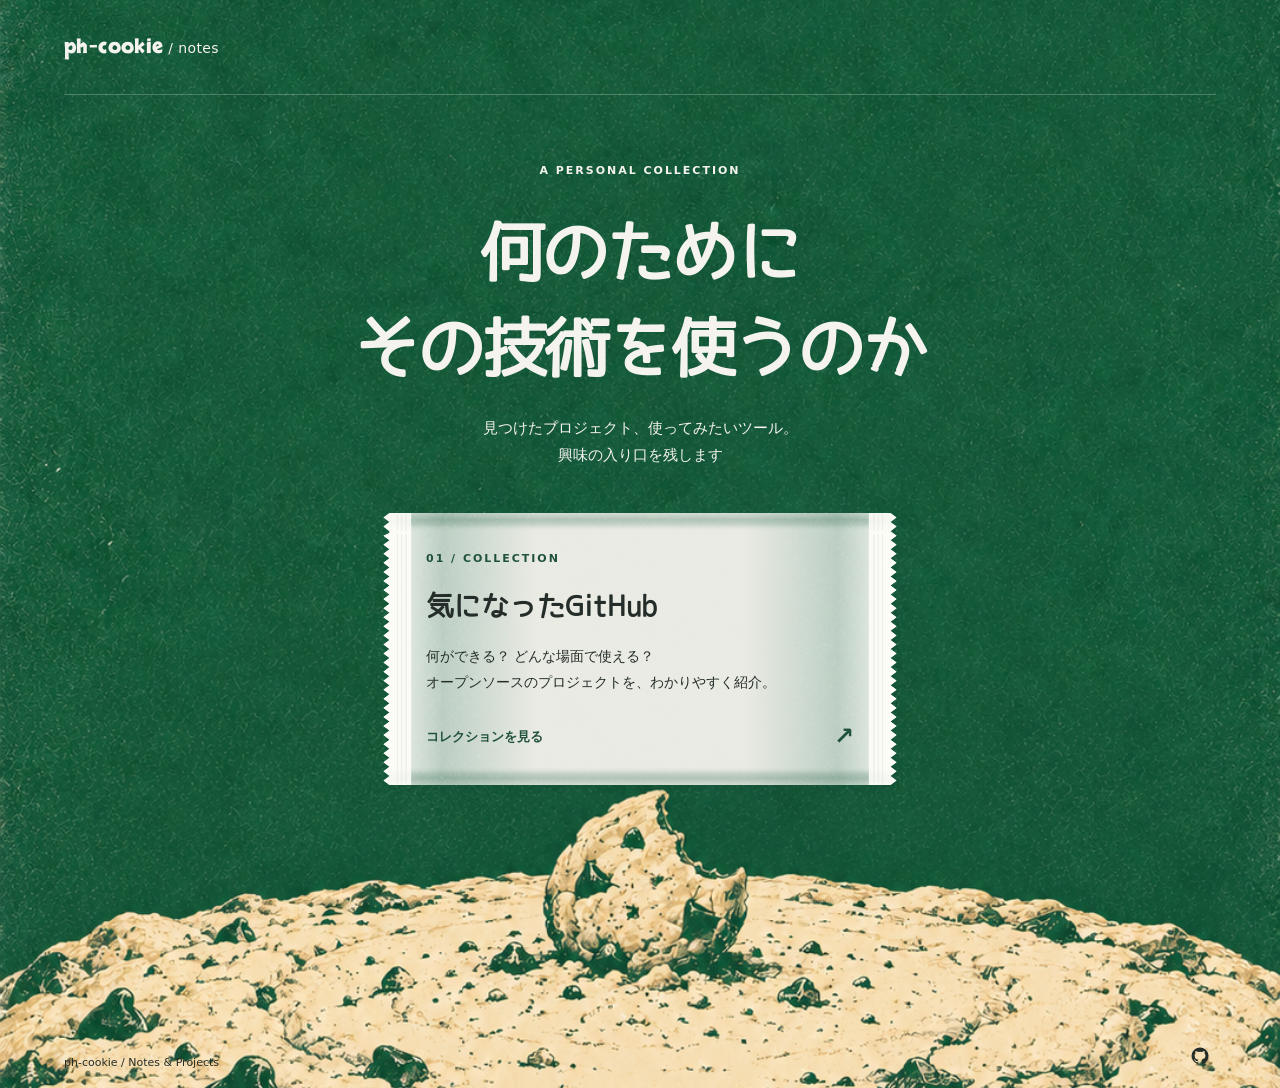
==== commit cef12271: "Publish updated homepage introduction" ====
--- a/index.html
+++ b/index.html
@@ -1,3 +1,3 @@
 <!doctype html>
-<html lang="ja"><head><meta charset="utf-8"><meta name="viewport" content="width=device-width,initial-scale=1"><meta name="description" content="気になったオープンソースのプロジェクトを、わかりやすい日本語で紹介する個人ノート。"><title>ph-cookie — Notes & Projects</title><link rel="stylesheet" href="assets/style.css?v=25dd44c1edad"><link rel="stylesheet" href="assets/home.css?v=18086618e4eb"><link rel="stylesheet" href="assets/wrapper.css?v=d10ae5f0c352"><script defer src="assets/wrapper.js?v=6ea86520a24b"></script></head>
-<body class="cookie-home"><header class="header"><a class="brand" href="./">ph-cookie<span> / notes</span></a></header><main class="home"><p class="eyebrow">A PERSONAL COLLECTION</p><h1>何のために<br>その技術を使うのか</h1><p class="lead">見つけたプロジェクト、使ってみたいツール。<br>興味の入り口をのこす場所。</p><a class="collection collection-package" href="projects/"><span class="wrapper-art" aria-hidden="true"><svg class="wrapper-film" viewBox="0 0 600 300" preserveAspectRatio="none"><defs><linearGradient id="milk" gradientUnits="userSpaceOnUse" x1="0" x2="600"><stop stop-color="#fffefa" stop-opacity=".98"/><stop offset=".12" stop-color="#fffefa" stop-opacity=".72"/><stop offset=".3" stop-color="#f5f3ed" stop-opacity=".95"/><stop offset=".7" stop-color="#f5f3ed" stop-opacity=".95"/><stop offset=".88" stop-color="#fffefa" stop-opacity=".72"/><stop offset="1" stop-color="#fffefa" stop-opacity=".98"/></linearGradient><linearGradient id="seam"><stop stop-color="#fff" stop-opacity=".3"/><stop offset=".5" stop-color="#fff" stop-opacity=".95"/><stop offset="1" stop-color="#fff" stop-opacity=".4"/></linearGradient><clipPath id="bag-ends"><rect x="0" y="-100" width="36" height="500"/><rect x="564" y="-100" width="36" height="500"/></clipPath><clipPath id="torn-span"><rect class="torn-span-rect" x="0" y="-100" width="0" height="500"/></clipPath><clipPath id="remaining-film"><path class="remaining-path" d="M0 0H600V300H0Z"/></clipPath><clipPath id="lifted-end"><rect x="0" y="-60" width="36" height="140"/><rect x="564" y="-60" width="36" height="140"/></clipPath><linearGradient id="bag-height-opacity" gradientUnits="userSpaceOnUse" x1="0" y1="0" x2="0" y2="300"><stop offset="0" stop-color="white" stop-opacity=".9"/><stop offset=".012" stop-color="white" stop-opacity=".82"/><stop offset=".025" stop-color="white" stop-opacity=".74"/><stop offset=".04" stop-color="white" stop-opacity=".82"/><stop offset=".055" stop-color="white" stop-opacity=".96"/><stop offset=".065" stop-color="white"/><stop offset=".935" stop-color="white"/><stop offset=".945" stop-color="white" stop-opacity=".96"/><stop offset=".96" stop-color="white" stop-opacity=".82"/><stop offset=".975" stop-color="white" stop-opacity=".74"/><stop offset=".988" stop-color="white" stop-opacity=".82"/><stop offset="1" stop-color="white" stop-opacity=".9"/></linearGradient><mask id="bag-height-mask" maskUnits="userSpaceOnUse" x="0" y="-100" width="600" height="500" style="mask-type:alpha"><rect x="0" y="-100" width="600" height="500" fill="url(#bag-height-opacity)"/></mask></defs><g class="wrapper-body"><path class="bag-surface" fill="url(#milk)" mask="url(#bag-height-mask)"/><path class="bag-white-ends" fill="#fffefa" fill-opacity=".87" clip-path="url(#bag-ends)"/><path class="bag-ribs" fill="none" stroke="#c3c8ba" stroke-opacity=".4" stroke-width=".8"/></g></svg><svg class="wrapper-opening" viewBox="0 0 600 300" preserveAspectRatio="none"><g class="wrapper-curled-top" clip-path="url(#torn-span)"><path class="curled-film" fill="url(#milk)"/><path class="curled-white-end" fill="#fffefa" fill-opacity=".87" clip-path="url(#lifted-end)"/><path class="curled-ribs" fill="none" stroke="#b9c0b3" stroke-opacity=".5" stroke-width=".8"/><path class="curled-edge" fill="none" stroke="#fffefa" stroke-opacity=".9" stroke-width="1.1"/></g><path class="body-torn-edge" fill="none" stroke="#264b39" stroke-opacity=".5" stroke-width=".9"/></svg></span><span class="wrapper-copy"><span class="eyebrow">01 / COLLECTION</span><h2>気になったGitHub</h2><p>何ができる？ どんな場面で使える？<br>オープンソースのプロジェクトを、わかりやすく紹介。</p><span class="go">コレクションを見る <b>↗</b></span></span></a></main><footer><span>ph-cookie / Notes & Projects</span><a class="profile-link" href="https://github.com/ph-cookie" target="_blank" rel="noopener noreferrer" aria-label="ph-cookieのGitHubアカウント" title="GitHub"><svg viewBox="0 0 24 24" width="18" height="18" aria-hidden="true" focusable="false"><path fill="currentColor" d="M12 .75a11.25 11.25 0 0 0-3.558 21.923c.563.104.768-.244.768-.543 0-.267-.01-.975-.015-1.913-3.13.68-3.79-1.508-3.79-1.508-.512-1.3-1.25-1.646-1.25-1.646-1.023-.7.078-.686.078-.686 1.13.08 1.725 1.16 1.725 1.16 1.006 1.724 2.64 1.226 3.283.938.102-.73.394-1.226.716-1.508-2.5-.284-5.128-1.25-5.128-5.565 0-1.23.44-2.234 1.16-3.022-.116-.285-.503-1.43.11-2.982 0 0 .945-.302 3.095 1.154a10.8 10.8 0 0 1 5.625 0c2.15-1.456 3.094-1.154 3.094-1.154.614 1.552.227 2.697.111 2.982.721.788 1.159 1.792 1.159 3.022 0 4.326-2.633 5.278-5.14 5.557.405.35.766 1.043.766 2.1 0 1.516-.014 2.74-.014 3.112 0 .3.203.65.773.54A11.25 11.25 0 0 0 12 .75Z"/></svg></a></footer></body></html>
+<html lang="ja"><head><meta charset="utf-8"><meta name="viewport" content="width=device-width,initial-scale=1"><meta name="description" content="気になったオープンソースのプロジェクトを、わかりやすい日本語で紹介する個人ノート。"><title>ph-cookie — Notes & Projects</title><link rel="preload" as="image" href="assets/cookie-home.webp" type="image/webp" fetchpriority="high"><link rel="stylesheet" href="assets/style.css?v=25dd44c1edad"><link rel="stylesheet" href="assets/home.css?v=8e114c893672"><link rel="stylesheet" href="assets/wrapper.css?v=d10ae5f0c352"><script defer src="assets/wrapper.js?v=6ea86520a24b"></script></head>
+<body class="cookie-home" style="background-color:#1A5A3A"><header class="header"><a class="brand" href="./">ph-cookie<span> / notes</span></a></header><main class="home"><p class="eyebrow">A PERSONAL COLLECTION</p><h1>何のために<br>その技術を使うのか</h1><p class="lead">見つけたプロジェクト、使ってみたいツール。<br>興味の入り口を残します</p><a class="collection collection-package" href="projects/"><span class="wrapper-art" aria-hidden="true"><svg class="wrapper-film" viewBox="0 0 600 300" preserveAspectRatio="none"><defs><linearGradient id="milk" gradientUnits="userSpaceOnUse" x1="0" x2="600"><stop stop-color="#fffefa" stop-opacity=".98"/><stop offset=".12" stop-color="#fffefa" stop-opacity=".72"/><stop offset=".3" stop-color="#f5f3ed" stop-opacity=".95"/><stop offset=".7" stop-color="#f5f3ed" stop-opacity=".95"/><stop offset=".88" stop-color="#fffefa" stop-opacity=".72"/><stop offset="1" stop-color="#fffefa" stop-opacity=".98"/></linearGradient><linearGradient id="seam"><stop stop-color="#fff" stop-opacity=".3"/><stop offset=".5" stop-color="#fff" stop-opacity=".95"/><stop offset="1" stop-color="#fff" stop-opacity=".4"/></linearGradient><clipPath id="bag-ends"><rect x="0" y="-100" width="36" height="500"/><rect x="564" y="-100" width="36" height="500"/></clipPath><clipPath id="torn-span"><rect class="torn-span-rect" x="0" y="-100" width="0" height="500"/></clipPath><clipPath id="remaining-film"><path class="remaining-path" d="M0 0H600V300H0Z"/></clipPath><clipPath id="lifted-end"><rect x="0" y="-60" width="36" height="140"/><rect x="564" y="-60" width="36" height="140"/></clipPath><linearGradient id="bag-height-opacity" gradientUnits="userSpaceOnUse" x1="0" y1="0" x2="0" y2="300"><stop offset="0" stop-color="white" stop-opacity=".9"/><stop offset=".012" stop-color="white" stop-opacity=".82"/><stop offset=".025" stop-color="white" stop-opacity=".74"/><stop offset=".04" stop-color="white" stop-opacity=".82"/><stop offset=".055" stop-color="white" stop-opacity=".96"/><stop offset=".065" stop-color="white"/><stop offset=".935" stop-color="white"/><stop offset=".945" stop-color="white" stop-opacity=".96"/><stop offset=".96" stop-color="white" stop-opacity=".82"/><stop offset=".975" stop-color="white" stop-opacity=".74"/><stop offset=".988" stop-color="white" stop-opacity=".82"/><stop offset="1" stop-color="white" stop-opacity=".9"/></linearGradient><mask id="bag-height-mask" maskUnits="userSpaceOnUse" x="0" y="-100" width="600" height="500" style="mask-type:alpha"><rect x="0" y="-100" width="600" height="500" fill="url(#bag-height-opacity)"/></mask></defs><g class="wrapper-body"><path class="bag-surface" fill="url(#milk)" mask="url(#bag-height-mask)"/><path class="bag-white-ends" fill="#fffefa" fill-opacity=".87" clip-path="url(#bag-ends)"/><path class="bag-ribs" fill="none" stroke="#c3c8ba" stroke-opacity=".4" stroke-width=".8"/></g></svg><svg class="wrapper-opening" viewBox="0 0 600 300" preserveAspectRatio="none"><g class="wrapper-curled-top" clip-path="url(#torn-span)"><path class="curled-film" fill="url(#milk)"/><path class="curled-white-end" fill="#fffefa" fill-opacity=".87" clip-path="url(#lifted-end)"/><path class="curled-ribs" fill="none" stroke="#b9c0b3" stroke-opacity=".5" stroke-width=".8"/><path class="curled-edge" fill="none" stroke="#fffefa" stroke-opacity=".9" stroke-width="1.1"/></g><path class="body-torn-edge" fill="none" stroke="#264b39" stroke-opacity=".5" stroke-width=".9"/></svg></span><span class="wrapper-copy"><span class="eyebrow">01 / COLLECTION</span><h2>気になったGitHub</h2><p>何ができる？ どんな場面で使える？<br>オープンソースのプロジェクトを、わかりやすく紹介。</p><span class="go">コレクションを見る <b>↗</b></span></span></a></main><footer><span>ph-cookie / Notes & Projects</span><a class="profile-link" href="https://github.com/ph-cookie" target="_blank" rel="noopener noreferrer" aria-label="ph-cookieのGitHubアカウント" title="GitHub"><svg viewBox="0 0 24 24" width="18" height="18" aria-hidden="true" focusable="false"><path fill="currentColor" d="M12 .75a11.25 11.25 0 0 0-3.558 21.923c.563.104.768-.244.768-.543 0-.267-.01-.975-.015-1.913-3.13.68-3.79-1.508-3.79-1.508-.512-1.3-1.25-1.646-1.25-1.646-1.023-.7.078-.686.078-.686 1.13.08 1.725 1.16 1.725 1.16 1.006 1.724 2.64 1.226 3.283.938.102-.73.394-1.226.716-1.508-2.5-.284-5.128-1.25-5.128-5.565 0-1.23.44-2.234 1.16-3.022-.116-.285-.503-1.43.11-2.982 0 0 .945-.302 3.095 1.154a10.8 10.8 0 0 1 5.625 0c2.15-1.456 3.094-1.154 3.094-1.154.614 1.552.227 2.697.111 2.982.721.788 1.159 1.792 1.159 3.022 0 4.326-2.633 5.278-5.14 5.557.405.35.766 1.043.766 2.1 0 1.516-.014 2.74-.014 3.112 0 .3.203.65.773.54A11.25 11.25 0 0 0 12 .75Z"/></svg></a></footer></body></html>
--- a/assets/home.css
+++ b/assets/home.css
@@ -1,7 +1,7 @@
 @font-face{font-family:"CookieTitle";src:url("fonts/YasashisaGothic.ttf") format("truetype");font-style:normal;font-weight:400;font-display:swap}
 @font-face{font-family:"CookieLogo";src:url("fonts/Skranji-Bold.ttf") format("truetype");font-style:normal;font-weight:700;font-display:swap}
 /* One continuous portrait illustration, vertical:horizontal 4:3; no stitched or mirrored strips. */
-.cookie-home{--cookie-top:790px;--art-width:max(100vw,1280px,calc((100svh - var(--cookie-top)) * 2.45));position:relative;min-height:100svh;background-color:transparent;background-image:url("cookie-portrait.png");background-size:var(--art-width) auto;background-position:center calc(var(--cookie-top) - var(--art-width) * .915);background-repeat:no-repeat}
+.cookie-home{--cookie-top:790px;--art-width:max(100vw,1280px,calc((100svh - var(--cookie-top)) * 2.45));position:relative;min-height:100svh;background-color:#1A5A3A;background-image:url("cookie-portrait.png");background-image:image-set(url("cookie-home.webp") type("image/webp"),url("cookie-portrait.png") type("image/png"));background-size:var(--art-width) auto;background-position:center calc(var(--cookie-top) - var(--art-width) * .915);background-repeat:no-repeat}
 .cookie-home::before,.cookie-home::after{content:none}
 .cookie-home .header{max-width:none;margin:0 5vw;padding-left:0;padding-right:0;border-color:#f5f3ed40;color:var(--paper)}
 .cookie-home .brand{font-family:"CookieLogo",system-ui,sans-serif;font-weight:700;font-size:19px;letter-spacing:.02em}
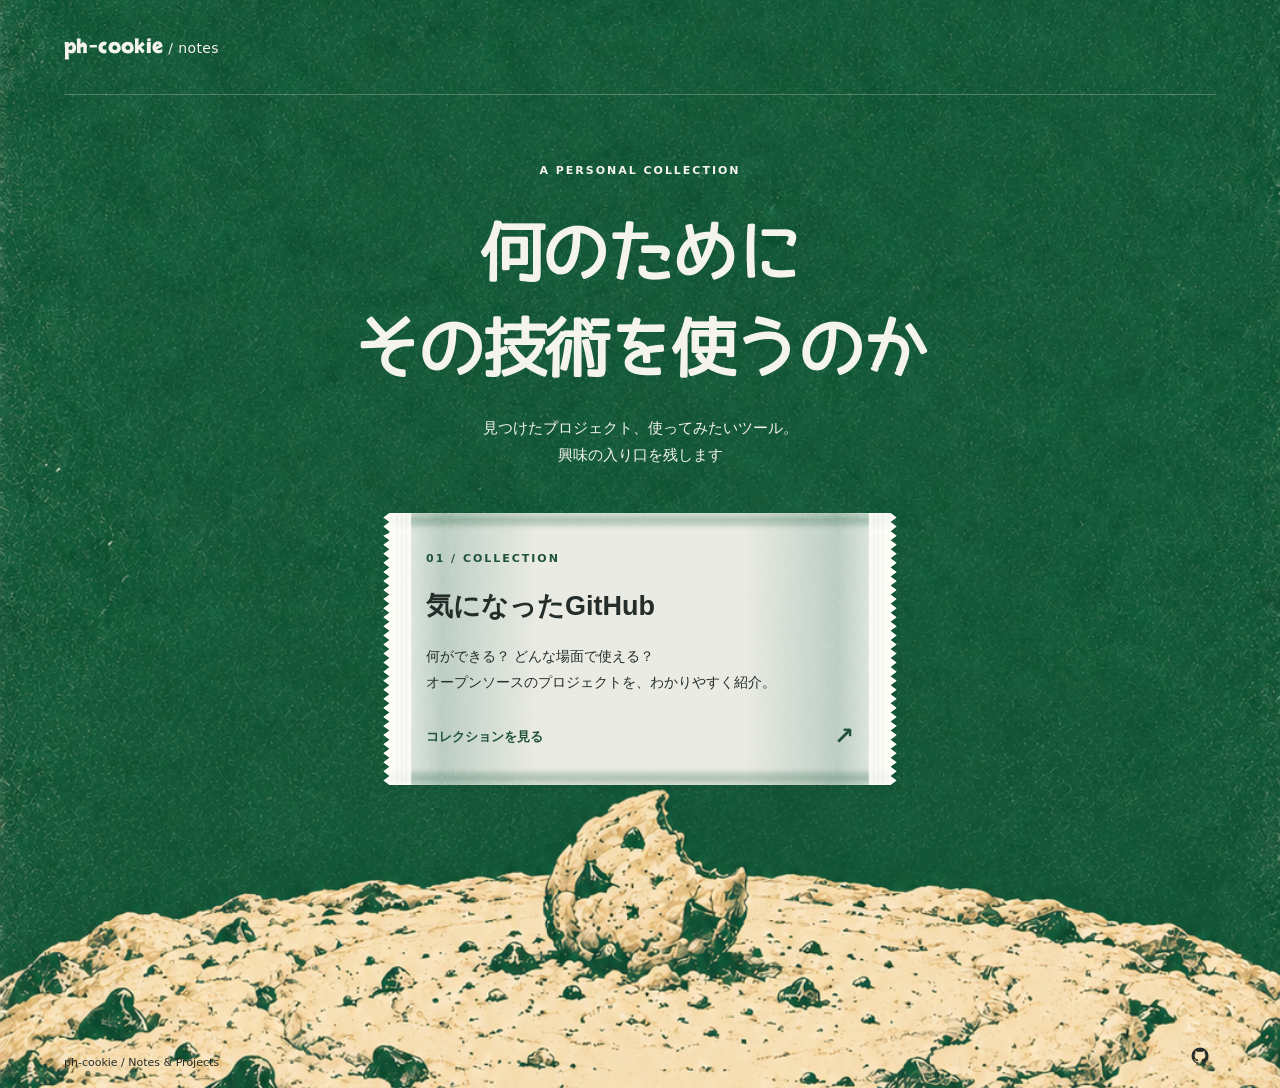
==== commit bd1d5ae7: "Publish collection regions, shared filters and persistent reset" ====
--- a/index.html
+++ b/index.html
@@ -1,3 +1,3 @@
 <!doctype html>
-<html lang="ja"><head><meta charset="utf-8"><meta name="viewport" content="width=device-width,initial-scale=1"><meta name="description" content="気になったオープンソースのプロジェクトを、わかりやすい日本語で紹介する個人ノート。"><title>ph-cookie — Notes & Projects</title><link rel="preload" as="image" href="assets/cookie-home.webp" type="image/webp" fetchpriority="high"><link rel="stylesheet" href="assets/style.css?v=25dd44c1edad"><link rel="stylesheet" href="assets/home.css?v=8e114c893672"><link rel="stylesheet" href="assets/wrapper.css?v=d10ae5f0c352"><script defer src="assets/wrapper.js?v=6ea86520a24b"></script></head>
+<html lang="ja"><head><meta charset="utf-8"><meta name="viewport" content="width=device-width,initial-scale=1"><meta name="description" content="気になったオープンソースのプロジェクトを、わかりやすい日本語で紹介する個人ノート。"><title>ph-cookie — Notes & Projects</title><link rel="preload" as="image" href="assets/cookie-home.webp" type="image/webp" fetchpriority="high"><link rel="stylesheet" href="assets/style.css?v=25dd44c1edad"><link rel="stylesheet" href="assets/home.css?v=9253606b0da9"><link rel="stylesheet" href="assets/wrapper.css?v=d10ae5f0c352"><script defer src="assets/wrapper.js?v=6ea86520a24b"></script></head>
 <body class="cookie-home" style="background-color:#1A5A3A"><header class="header"><a class="brand" href="./">ph-cookie<span> / notes</span></a></header><main class="home"><p class="eyebrow">A PERSONAL COLLECTION</p><h1>何のために<br>その技術を使うのか</h1><p class="lead">見つけたプロジェクト、使ってみたいツール。<br>興味の入り口を残します</p><a class="collection collection-package" href="projects/"><span class="wrapper-art" aria-hidden="true"><svg class="wrapper-film" viewBox="0 0 600 300" preserveAspectRatio="none"><defs><linearGradient id="milk" gradientUnits="userSpaceOnUse" x1="0" x2="600"><stop stop-color="#fffefa" stop-opacity=".98"/><stop offset=".12" stop-color="#fffefa" stop-opacity=".72"/><stop offset=".3" stop-color="#f5f3ed" stop-opacity=".95"/><stop offset=".7" stop-color="#f5f3ed" stop-opacity=".95"/><stop offset=".88" stop-color="#fffefa" stop-opacity=".72"/><stop offset="1" stop-color="#fffefa" stop-opacity=".98"/></linearGradient><linearGradient id="seam"><stop stop-color="#fff" stop-opacity=".3"/><stop offset=".5" stop-color="#fff" stop-opacity=".95"/><stop offset="1" stop-color="#fff" stop-opacity=".4"/></linearGradient><clipPath id="bag-ends"><rect x="0" y="-100" width="36" height="500"/><rect x="564" y="-100" width="36" height="500"/></clipPath><clipPath id="torn-span"><rect class="torn-span-rect" x="0" y="-100" width="0" height="500"/></clipPath><clipPath id="remaining-film"><path class="remaining-path" d="M0 0H600V300H0Z"/></clipPath><clipPath id="lifted-end"><rect x="0" y="-60" width="36" height="140"/><rect x="564" y="-60" width="36" height="140"/></clipPath><linearGradient id="bag-height-opacity" gradientUnits="userSpaceOnUse" x1="0" y1="0" x2="0" y2="300"><stop offset="0" stop-color="white" stop-opacity=".9"/><stop offset=".012" stop-color="white" stop-opacity=".82"/><stop offset=".025" stop-color="white" stop-opacity=".74"/><stop offset=".04" stop-color="white" stop-opacity=".82"/><stop offset=".055" stop-color="white" stop-opacity=".96"/><stop offset=".065" stop-color="white"/><stop offset=".935" stop-color="white"/><stop offset=".945" stop-color="white" stop-opacity=".96"/><stop offset=".96" stop-color="white" stop-opacity=".82"/><stop offset=".975" stop-color="white" stop-opacity=".74"/><stop offset=".988" stop-color="white" stop-opacity=".82"/><stop offset="1" stop-color="white" stop-opacity=".9"/></linearGradient><mask id="bag-height-mask" maskUnits="userSpaceOnUse" x="0" y="-100" width="600" height="500" style="mask-type:alpha"><rect x="0" y="-100" width="600" height="500" fill="url(#bag-height-opacity)"/></mask></defs><g class="wrapper-body"><path class="bag-surface" fill="url(#milk)" mask="url(#bag-height-mask)"/><path class="bag-white-ends" fill="#fffefa" fill-opacity=".87" clip-path="url(#bag-ends)"/><path class="bag-ribs" fill="none" stroke="#c3c8ba" stroke-opacity=".4" stroke-width=".8"/></g></svg><svg class="wrapper-opening" viewBox="0 0 600 300" preserveAspectRatio="none"><g class="wrapper-curled-top" clip-path="url(#torn-span)"><path class="curled-film" fill="url(#milk)"/><path class="curled-white-end" fill="#fffefa" fill-opacity=".87" clip-path="url(#lifted-end)"/><path class="curled-ribs" fill="none" stroke="#b9c0b3" stroke-opacity=".5" stroke-width=".8"/><path class="curled-edge" fill="none" stroke="#fffefa" stroke-opacity=".9" stroke-width="1.1"/></g><path class="body-torn-edge" fill="none" stroke="#264b39" stroke-opacity=".5" stroke-width=".9"/></svg></span><span class="wrapper-copy"><span class="eyebrow">01 / COLLECTION</span><h2>気になったGitHub</h2><p>何ができる？ どんな場面で使える？<br>オープンソースのプロジェクトを、わかりやすく紹介。</p><span class="go">コレクションを見る <b>↗</b></span></span></a></main><footer><span>ph-cookie / Notes & Projects</span><a class="profile-link" href="https://github.com/ph-cookie" target="_blank" rel="noopener noreferrer" aria-label="ph-cookieのGitHubアカウント" title="GitHub"><svg viewBox="0 0 24 24" width="18" height="18" aria-hidden="true" focusable="false"><path fill="currentColor" d="M12 .75a11.25 11.25 0 0 0-3.558 21.923c.563.104.768-.244.768-.543 0-.267-.01-.975-.015-1.913-3.13.68-3.79-1.508-3.79-1.508-.512-1.3-1.25-1.646-1.25-1.646-1.023-.7.078-.686.078-.686 1.13.08 1.725 1.16 1.725 1.16 1.006 1.724 2.64 1.226 3.283.938.102-.73.394-1.226.716-1.508-2.5-.284-5.128-1.25-5.128-5.565 0-1.23.44-2.234 1.16-3.022-.116-.285-.503-1.43.11-2.982 0 0 .945-.302 3.095 1.154a10.8 10.8 0 0 1 5.625 0c2.15-1.456 3.094-1.154 3.094-1.154.614 1.552.227 2.697.111 2.982.721.788 1.159 1.792 1.159 3.022 0 4.326-2.633 5.278-5.14 5.557.405.35.766 1.043.766 2.1 0 1.516-.014 2.74-.014 3.112 0 .3.203.65.773.54A11.25 11.25 0 0 0 12 .75Z"/></svg></a></footer></body></html>
--- a/assets/home.css
+++ b/assets/home.css
@@ -41,3 +41,6 @@
  .cookie-home .collection .go{font-size:12px;margin-top:16px}
  .cookie-home .collection .go b{font-size:20px}
 }
+
+/* Restore the package heading to the earlier system sans face. */
+.cookie-home .collection-package h2{font-family:-apple-system,BlinkMacSystemFont,"Segoe UI",sans-serif;font-weight:700}
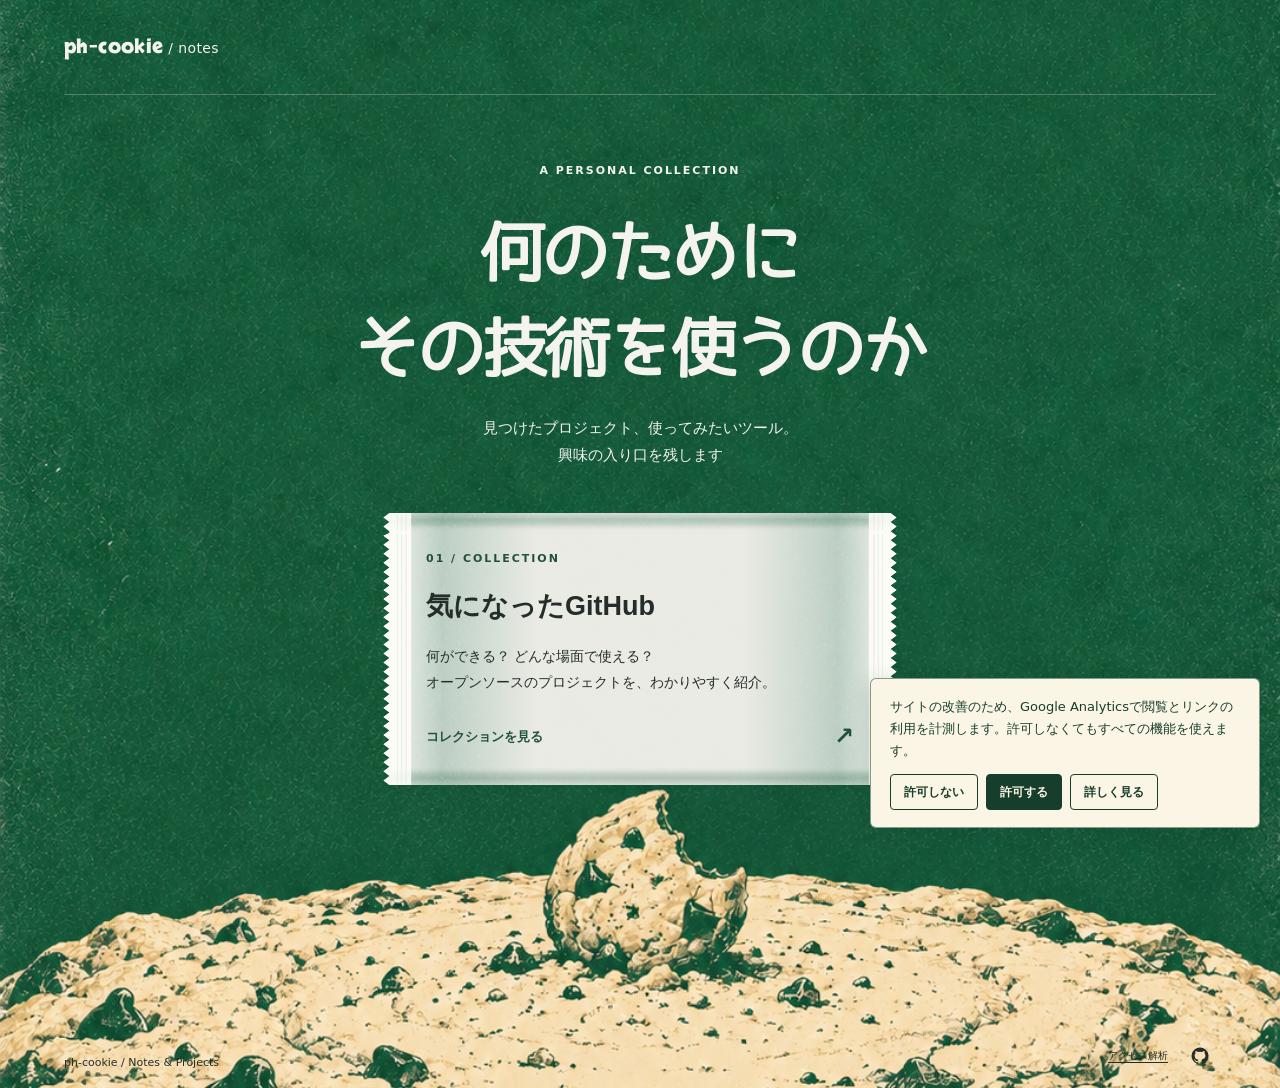
==== commit 9eb8d966: "Publish shared header, related project cards and optional GA4" ====
--- a/index.html
+++ b/index.html
@@ -1,3 +1,4 @@
 <!doctype html>
-<html lang="ja"><head><meta charset="utf-8"><meta name="viewport" content="width=device-width,initial-scale=1"><meta name="description" content="気になったオープンソースのプロジェクトを、わかりやすい日本語で紹介する個人ノート。"><title>ph-cookie — Notes & Projects</title><link rel="preload" as="image" href="assets/cookie-home.webp" type="image/webp" fetchpriority="high"><link rel="stylesheet" href="assets/style.css?v=25dd44c1edad"><link rel="stylesheet" href="assets/home.css?v=9253606b0da9"><link rel="stylesheet" href="assets/wrapper.css?v=d10ae5f0c352"><script defer src="assets/wrapper.js?v=6ea86520a24b"></script></head>
-<body class="cookie-home" style="background-color:#1A5A3A"><header class="header"><a class="brand" href="./">ph-cookie<span> / notes</span></a></header><main class="home"><p class="eyebrow">A PERSONAL COLLECTION</p><h1>何のために<br>その技術を使うのか</h1><p class="lead">見つけたプロジェクト、使ってみたいツール。<br>興味の入り口を残します</p><a class="collection collection-package" href="projects/"><span class="wrapper-art" aria-hidden="true"><svg class="wrapper-film" viewBox="0 0 600 300" preserveAspectRatio="none"><defs><linearGradient id="milk" gradientUnits="userSpaceOnUse" x1="0" x2="600"><stop stop-color="#fffefa" stop-opacity=".98"/><stop offset=".12" stop-color="#fffefa" stop-opacity=".72"/><stop offset=".3" stop-color="#f5f3ed" stop-opacity=".95"/><stop offset=".7" stop-color="#f5f3ed" stop-opacity=".95"/><stop offset=".88" stop-color="#fffefa" stop-opacity=".72"/><stop offset="1" stop-color="#fffefa" stop-opacity=".98"/></linearGradient><linearGradient id="seam"><stop stop-color="#fff" stop-opacity=".3"/><stop offset=".5" stop-color="#fff" stop-opacity=".95"/><stop offset="1" stop-color="#fff" stop-opacity=".4"/></linearGradient><clipPath id="bag-ends"><rect x="0" y="-100" width="36" height="500"/><rect x="564" y="-100" width="36" height="500"/></clipPath><clipPath id="torn-span"><rect class="torn-span-rect" x="0" y="-100" width="0" height="500"/></clipPath><clipPath id="remaining-film"><path class="remaining-path" d="M0 0H600V300H0Z"/></clipPath><clipPath id="lifted-end"><rect x="0" y="-60" width="36" height="140"/><rect x="564" y="-60" width="36" height="140"/></clipPath><linearGradient id="bag-height-opacity" gradientUnits="userSpaceOnUse" x1="0" y1="0" x2="0" y2="300"><stop offset="0" stop-color="white" stop-opacity=".9"/><stop offset=".012" stop-color="white" stop-opacity=".82"/><stop offset=".025" stop-color="white" stop-opacity=".74"/><stop offset=".04" stop-color="white" stop-opacity=".82"/><stop offset=".055" stop-color="white" stop-opacity=".96"/><stop offset=".065" stop-color="white"/><stop offset=".935" stop-color="white"/><stop offset=".945" stop-color="white" stop-opacity=".96"/><stop offset=".96" stop-color="white" stop-opacity=".82"/><stop offset=".975" stop-color="white" stop-opacity=".74"/><stop offset=".988" stop-color="white" stop-opacity=".82"/><stop offset="1" stop-color="white" stop-opacity=".9"/></linearGradient><mask id="bag-height-mask" maskUnits="userSpaceOnUse" x="0" y="-100" width="600" height="500" style="mask-type:alpha"><rect x="0" y="-100" width="600" height="500" fill="url(#bag-height-opacity)"/></mask></defs><g class="wrapper-body"><path class="bag-surface" fill="url(#milk)" mask="url(#bag-height-mask)"/><path class="bag-white-ends" fill="#fffefa" fill-opacity=".87" clip-path="url(#bag-ends)"/><path class="bag-ribs" fill="none" stroke="#c3c8ba" stroke-opacity=".4" stroke-width=".8"/></g></svg><svg class="wrapper-opening" viewBox="0 0 600 300" preserveAspectRatio="none"><g class="wrapper-curled-top" clip-path="url(#torn-span)"><path class="curled-film" fill="url(#milk)"/><path class="curled-white-end" fill="#fffefa" fill-opacity=".87" clip-path="url(#lifted-end)"/><path class="curled-ribs" fill="none" stroke="#b9c0b3" stroke-opacity=".5" stroke-width=".8"/><path class="curled-edge" fill="none" stroke="#fffefa" stroke-opacity=".9" stroke-width="1.1"/></g><path class="body-torn-edge" fill="none" stroke="#264b39" stroke-opacity=".5" stroke-width=".9"/></svg></span><span class="wrapper-copy"><span class="eyebrow">01 / COLLECTION</span><h2>気になったGitHub</h2><p>何ができる？ どんな場面で使える？<br>オープンソースのプロジェクトを、わかりやすく紹介。</p><span class="go">コレクションを見る <b>↗</b></span></span></a></main><footer><span>ph-cookie / Notes & Projects</span><a class="profile-link" href="https://github.com/ph-cookie" target="_blank" rel="noopener noreferrer" aria-label="ph-cookieのGitHubアカウント" title="GitHub"><svg viewBox="0 0 24 24" width="18" height="18" aria-hidden="true" focusable="false"><path fill="currentColor" d="M12 .75a11.25 11.25 0 0 0-3.558 21.923c.563.104.768-.244.768-.543 0-.267-.01-.975-.015-1.913-3.13.68-3.79-1.508-3.79-1.508-.512-1.3-1.25-1.646-1.25-1.646-1.023-.7.078-.686.078-.686 1.13.08 1.725 1.16 1.725 1.16 1.006 1.724 2.64 1.226 3.283.938.102-.73.394-1.226.716-1.508-2.5-.284-5.128-1.25-5.128-5.565 0-1.23.44-2.234 1.16-3.022-.116-.285-.503-1.43.11-2.982 0 0 .945-.302 3.095 1.154a10.8 10.8 0 0 1 5.625 0c2.15-1.456 3.094-1.154 3.094-1.154.614 1.552.227 2.697.111 2.982.721.788 1.159 1.792 1.159 3.022 0 4.326-2.633 5.278-5.14 5.557.405.35.766 1.043.766 2.1 0 1.516-.014 2.74-.014 3.112 0 .3.203.65.773.54A11.25 11.25 0 0 0 12 .75Z"/></svg></a></footer></body></html>
+<html lang="ja"><head><meta charset="utf-8"><meta name="viewport" content="width=device-width,initial-scale=1"><meta name="description" content="気になったオープンソースのプロジェクトを、わかりやすい日本語で紹介する個人ノート。"><title>ph-cookie — Notes & Projects</title><link rel="preload" as="image" href="assets/cookie-home.webp" type="image/webp" fetchpriority="high"><link rel="stylesheet" href="assets/style.css?v=25dd44c1edad"><link rel="stylesheet" href="assets/home.css?v=9253606b0da9"><link rel="stylesheet" href="assets/wrapper.css?v=d10ae5f0c352"><script defer src="assets/wrapper.js?v=6ea86520a24b"></script><link rel="stylesheet" href="assets/site-settings.css?v=dbaac64d1aff"><script defer src="assets/site-settings.js?v=22b683aef506"></script></head>
+<body class="cookie-home" style="background-color:#1A5A3A"><header class="header"><a class="brand" href="./">ph-cookie<span> / notes</span></a></header><main class="home"><p class="eyebrow">A PERSONAL COLLECTION</p><h1>何のために<br>その技術を使うのか</h1><p class="lead">見つけたプロジェクト、使ってみたいツール。<br>興味の入り口を残します</p><a class="collection collection-package" href="projects/"><span class="wrapper-art" aria-hidden="true"><svg class="wrapper-film" viewBox="0 0 600 300" preserveAspectRatio="none"><defs><linearGradient id="milk" gradientUnits="userSpaceOnUse" x1="0" x2="600"><stop stop-color="#fffefa" stop-opacity=".98"/><stop offset=".12" stop-color="#fffefa" stop-opacity=".72"/><stop offset=".3" stop-color="#f5f3ed" stop-opacity=".95"/><stop offset=".7" stop-color="#f5f3ed" stop-opacity=".95"/><stop offset=".88" stop-color="#fffefa" stop-opacity=".72"/><stop offset="1" stop-color="#fffefa" stop-opacity=".98"/></linearGradient><linearGradient id="seam"><stop stop-color="#fff" stop-opacity=".3"/><stop offset=".5" stop-color="#fff" stop-opacity=".95"/><stop offset="1" stop-color="#fff" stop-opacity=".4"/></linearGradient><clipPath id="bag-ends"><rect x="0" y="-100" width="36" height="500"/><rect x="564" y="-100" width="36" height="500"/></clipPath><clipPath id="torn-span"><rect class="torn-span-rect" x="0" y="-100" width="0" height="500"/></clipPath><clipPath id="remaining-film"><path class="remaining-path" d="M0 0H600V300H0Z"/></clipPath><clipPath id="lifted-end"><rect x="0" y="-60" width="36" height="140"/><rect x="564" y="-60" width="36" height="140"/></clipPath><linearGradient id="bag-height-opacity" gradientUnits="userSpaceOnUse" x1="0" y1="0" x2="0" y2="300"><stop offset="0" stop-color="white" stop-opacity=".9"/><stop offset=".012" stop-color="white" stop-opacity=".82"/><stop offset=".025" stop-color="white" stop-opacity=".74"/><stop offset=".04" stop-color="white" stop-opacity=".82"/><stop offset=".055" stop-color="white" stop-opacity=".96"/><stop offset=".065" stop-color="white"/><stop offset=".935" stop-color="white"/><stop offset=".945" stop-color="white" stop-opacity=".96"/><stop offset=".96" stop-color="white" stop-opacity=".82"/><stop offset=".975" stop-color="white" stop-opacity=".74"/><stop offset=".988" stop-color="white" stop-opacity=".82"/><stop offset="1" stop-color="white" stop-opacity=".9"/></linearGradient><mask id="bag-height-mask" maskUnits="userSpaceOnUse" x="0" y="-100" width="600" height="500" style="mask-type:alpha"><rect x="0" y="-100" width="600" height="500" fill="url(#bag-height-opacity)"/></mask></defs><g class="wrapper-body"><path class="bag-surface" fill="url(#milk)" mask="url(#bag-height-mask)"/><path class="bag-white-ends" fill="#fffefa" fill-opacity=".87" clip-path="url(#bag-ends)"/><path class="bag-ribs" fill="none" stroke="#c3c8ba" stroke-opacity=".4" stroke-width=".8"/></g></svg><svg class="wrapper-opening" viewBox="0 0 600 300" preserveAspectRatio="none"><g class="wrapper-curled-top" clip-path="url(#torn-span)"><path class="curled-film" fill="url(#milk)"/><path class="curled-white-end" fill="#fffefa" fill-opacity=".87" clip-path="url(#lifted-end)"/><path class="curled-ribs" fill="none" stroke="#b9c0b3" stroke-opacity=".5" stroke-width=".8"/><path class="curled-edge" fill="none" stroke="#fffefa" stroke-opacity=".9" stroke-width="1.1"/></g><path class="body-torn-edge" fill="none" stroke="#264b39" stroke-opacity=".5" stroke-width=".9"/></svg></span><span class="wrapper-copy"><span class="eyebrow">01 / COLLECTION</span><h2>気になったGitHub</h2><p>何ができる？ どんな場面で使える？<br>オープンソースのプロジェクトを、わかりやすく紹介。</p><span class="go">コレクションを見る <b>↗</b></span></span></a></main><footer><span>ph-cookie / Notes & Projects</span><button type="button" class="metrics-open" data-metrics-open>アクセス解析</button><a class="profile-link" href="https://github.com/ph-cookie" target="_blank" rel="noopener noreferrer" aria-label="ph-cookieのGitHubアカウント" title="GitHub"><svg viewBox="0 0 24 24" width="18" height="18" aria-hidden="true" focusable="false"><path fill="currentColor" d="M12 .75a11.25 11.25 0 0 0-3.558 21.923c.563.104.768-.244.768-.543 0-.267-.01-.975-.015-1.913-3.13.68-3.79-1.508-3.79-1.508-.512-1.3-1.25-1.646-1.25-1.646-1.023-.7.078-.686.078-.686 1.13.08 1.725 1.16 1.725 1.16 1.006 1.724 2.64 1.226 3.283.938.102-.73.394-1.226.716-1.508-2.5-.284-5.128-1.25-5.128-5.565 0-1.23.44-2.234 1.16-3.022-.116-.285-.503-1.43.11-2.982 0 0 .945-.302 3.095 1.154a10.8 10.8 0 0 1 5.625 0c2.15-1.456 3.094-1.154 3.094-1.154.614 1.552.227 2.697.111 2.982.721.788 1.159 1.792 1.159 3.022 0 4.326-2.633 5.278-5.14 5.557.405.35.766 1.043.766 2.1 0 1.516-.014 2.74-.014 3.112 0 .3.203.65.773.54A11.25 11.25 0 0 0 12 .75Z"/></svg></a></footer><aside id="metrics-panel" class="metrics-panel" aria-label="アクセス解析の選択" hidden><p>サイトの改善のため、Google Analyticsで閲覧とリンクの利用を計測します。許可しなくてもすべての機能を使えます。</p><div class="metrics-actions"><button type="button" data-metrics-choice="denied">許可しない</button><button type="button" data-metrics-choice="granted">許可する</button><button type="button" data-metrics-open>詳しく見る</button></div></aside>
+<dialog id="metrics-dialog" class="metrics-dialog" aria-labelledby="metrics-title"><h2 id="metrics-title">アクセス解析</h2><p>このサイトでは、許可した場合にGoogle Analyticsを読み込み、Cookieを使ってページの閲覧、紹介の詳細表示、GitHubなどへの移動を計測します。Cookie等の識別子や閲覧情報はGoogleに送信されます。広告目的では利用しません。</p><p>検索入力や選択した文章は送信せず、計測に送るページURLから検索条件を取り除きます。端末・ブラウザの情報などはGoogle Analyticsの仕組みで収集されます。許可前の操作を後から送信することはありません。</p><p>選択はこのブラウザに180日間保存します。フッターの「アクセス解析」からいつでも変更できます。許可を取り消すとこのサイトの計測用Cookieを削除し、読み込み済みの場合はページを再読み込みします。すでに送信された情報は取り消されません。</p><p><a href="https://policies.google.com/privacy?hl=ja" target="_blank" rel="noopener noreferrer">Googleのプライバシーポリシー</a> / <a href="https://policies.google.com/technologies/partner-sites?hl=ja" target="_blank" rel="noopener noreferrer">Googleによるデータの利用</a></p><p data-metrics-status></p><label><input type="checkbox" data-metrics-exclude>このブラウザを制作確認用として計測から除外する</label><div class="metrics-actions"><button type="button" data-metrics-choice="denied">許可しないで保存</button><button type="button" data-metrics-choice="granted">許可して保存</button></div><button type="button" class="metrics-close" data-metrics-close>閉じる</button></dialog></body></html>
--- a/assets/site-settings.css
+++ b/assets/site-settings.css
@@ -0,0 +1,23 @@
+/* Privacy controls remain usable if Google is blocked or unavailable. */
+.metrics-open{font:inherit;color:inherit;border:0;background:none;padding:5px 8px;cursor:pointer;text-decoration:underline;text-underline-offset:3px}
+.metrics-panel{position:fixed;right:20px;bottom:calc(var(--footer-height,60px) + var(--dock-height,0px) + 12px);z-index:45;width:min(390px,calc(100vw - 40px));padding:17px 19px;background:#fbf5e5;color:#173e2c;border:1px solid #173e2c80;border-radius:6px;box-shadow:0 5px 22px #173e2c33;font:13px/1.7 system-ui,sans-serif}
+.metrics-panel[hidden]{display:none!important}
+.metrics-panel p{margin:0 0 12px;font:inherit;color:inherit}
+.metrics-actions{display:flex;flex-wrap:wrap;gap:8px}
+.metrics-actions button,.metrics-close{font:600 12px/1.5 system-ui,sans-serif;border:1px solid #173e2c;border-radius:4px;padding:8px 13px;background:transparent;color:#173e2c;cursor:pointer;min-height:36px}
+.metrics-actions [data-metrics-choice=granted]{background:#173e2c;color:#fbf5e5}
+.metrics-actions button:focus-visible,.metrics-open:focus-visible{outline:3px solid currentColor;outline-offset:3px}
+.metrics-dialog{box-sizing:border-box;width:min(540px,calc(100vw - 32px));max-height:calc(100dvh - 32px);padding:24px;border:1px solid #173e2c;border-radius:12px;background:#fbf5e5;color:#173e2c;font:14px/1.8 system-ui,sans-serif;overflow:auto}
+.metrics-dialog::backdrop{background:#102d2180}
+.metrics-dialog h2{margin:0 0 15px;font:bold 20px/1.5 system-ui,sans-serif;color:inherit}
+.metrics-dialog p{margin:0 0 13px;font:inherit;color:inherit}
+.metrics-dialog a{color:inherit;text-decoration:underline}
+.metrics-dialog label{display:flex;align-items:flex-start;gap:10px;font:inherit;color:inherit;margin:16px 0}
+.metrics-dialog input[type=checkbox]{display:block;flex:0 0 auto;appearance:auto;width:18px;height:18px;min-height:0;margin:4px 0 0;padding:0;accent-color:#173e2c}
+.metrics-close{display:block;margin:15px 0 0 auto}
+.metrics-dialog .metrics-actions button{flex:1}
+@media(max-width:600px){.metrics-panel{right:12px;width:calc(100vw - 24px);padding:14px 16px}.metrics-dialog{padding:20px}}
+body.metrics-modal-open{overflow:hidden}
+footer:has(.metrics-open){flex-wrap:wrap;gap:4px 8px}
+footer .metrics-open{flex:0 0 auto;white-space:nowrap;font-size:10px;min-height:32px}
+footer:has(.metrics-open)>span{flex:1 1 140px}
